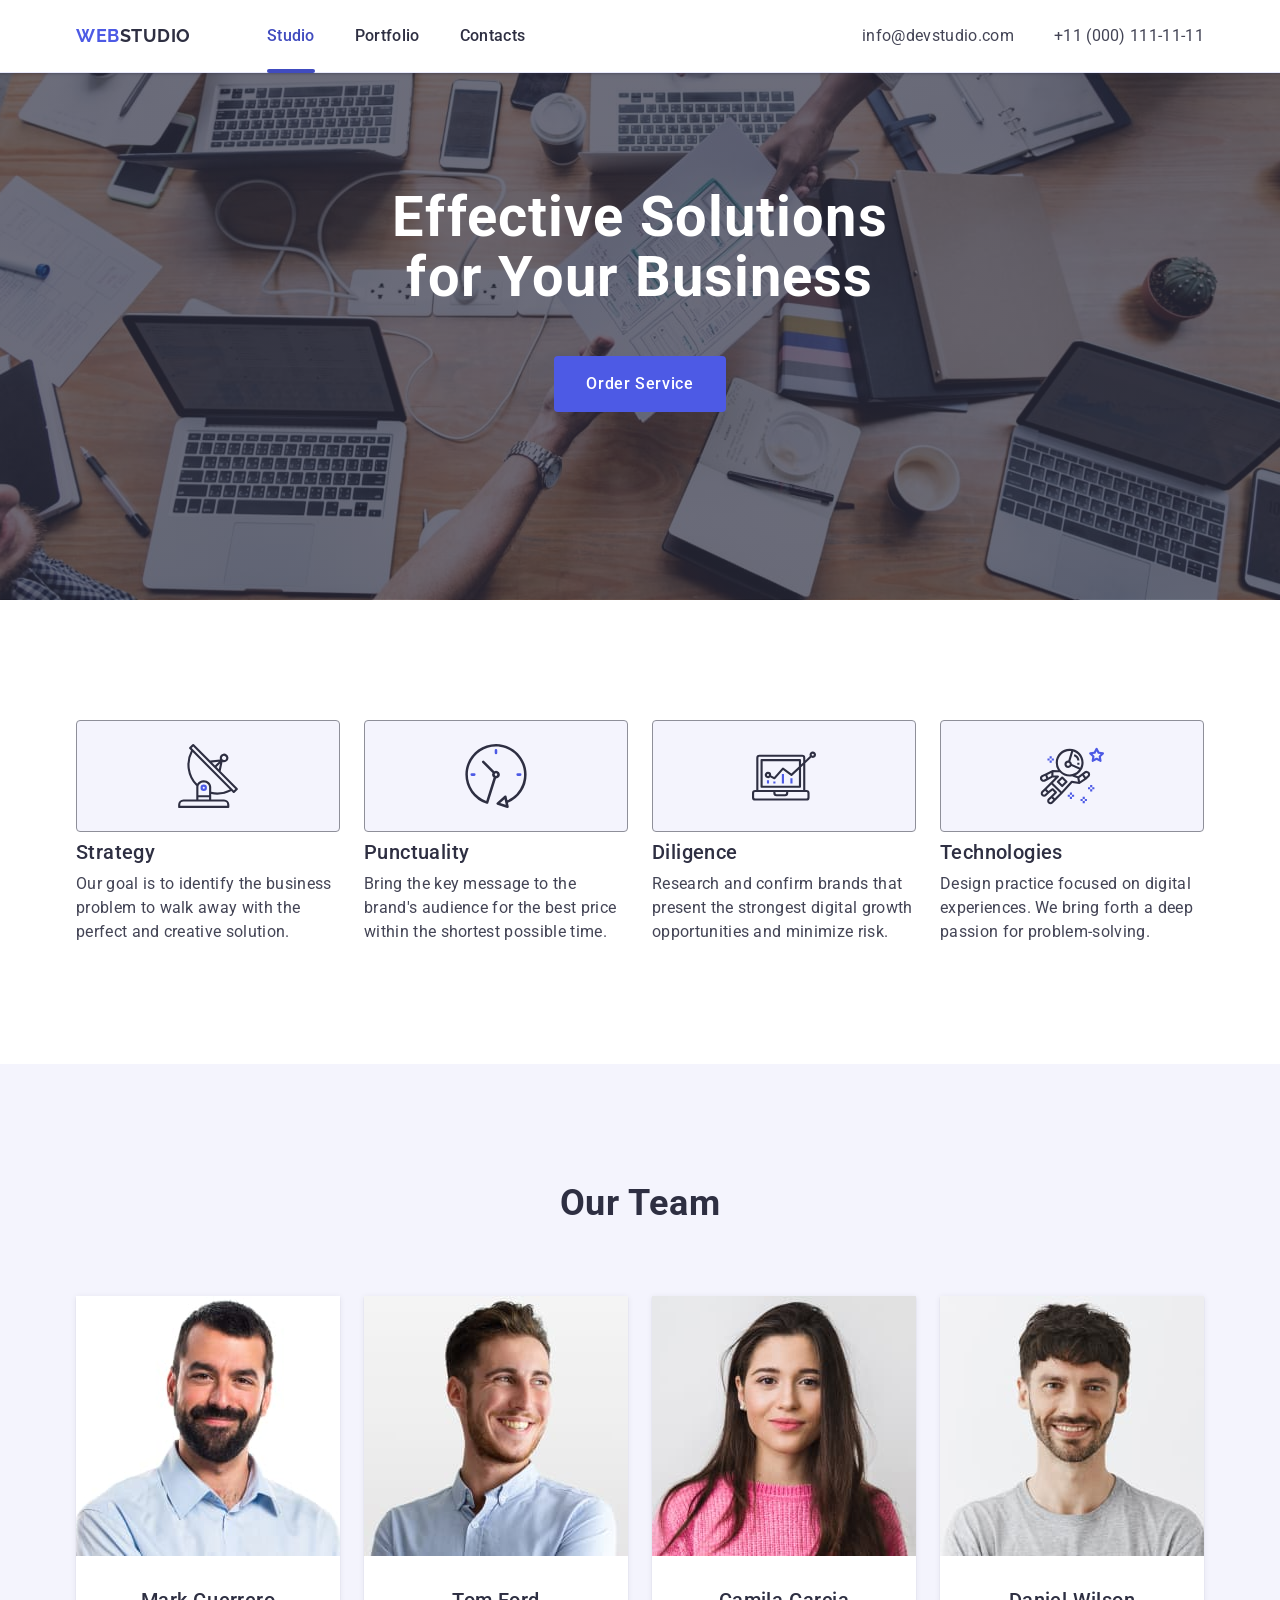
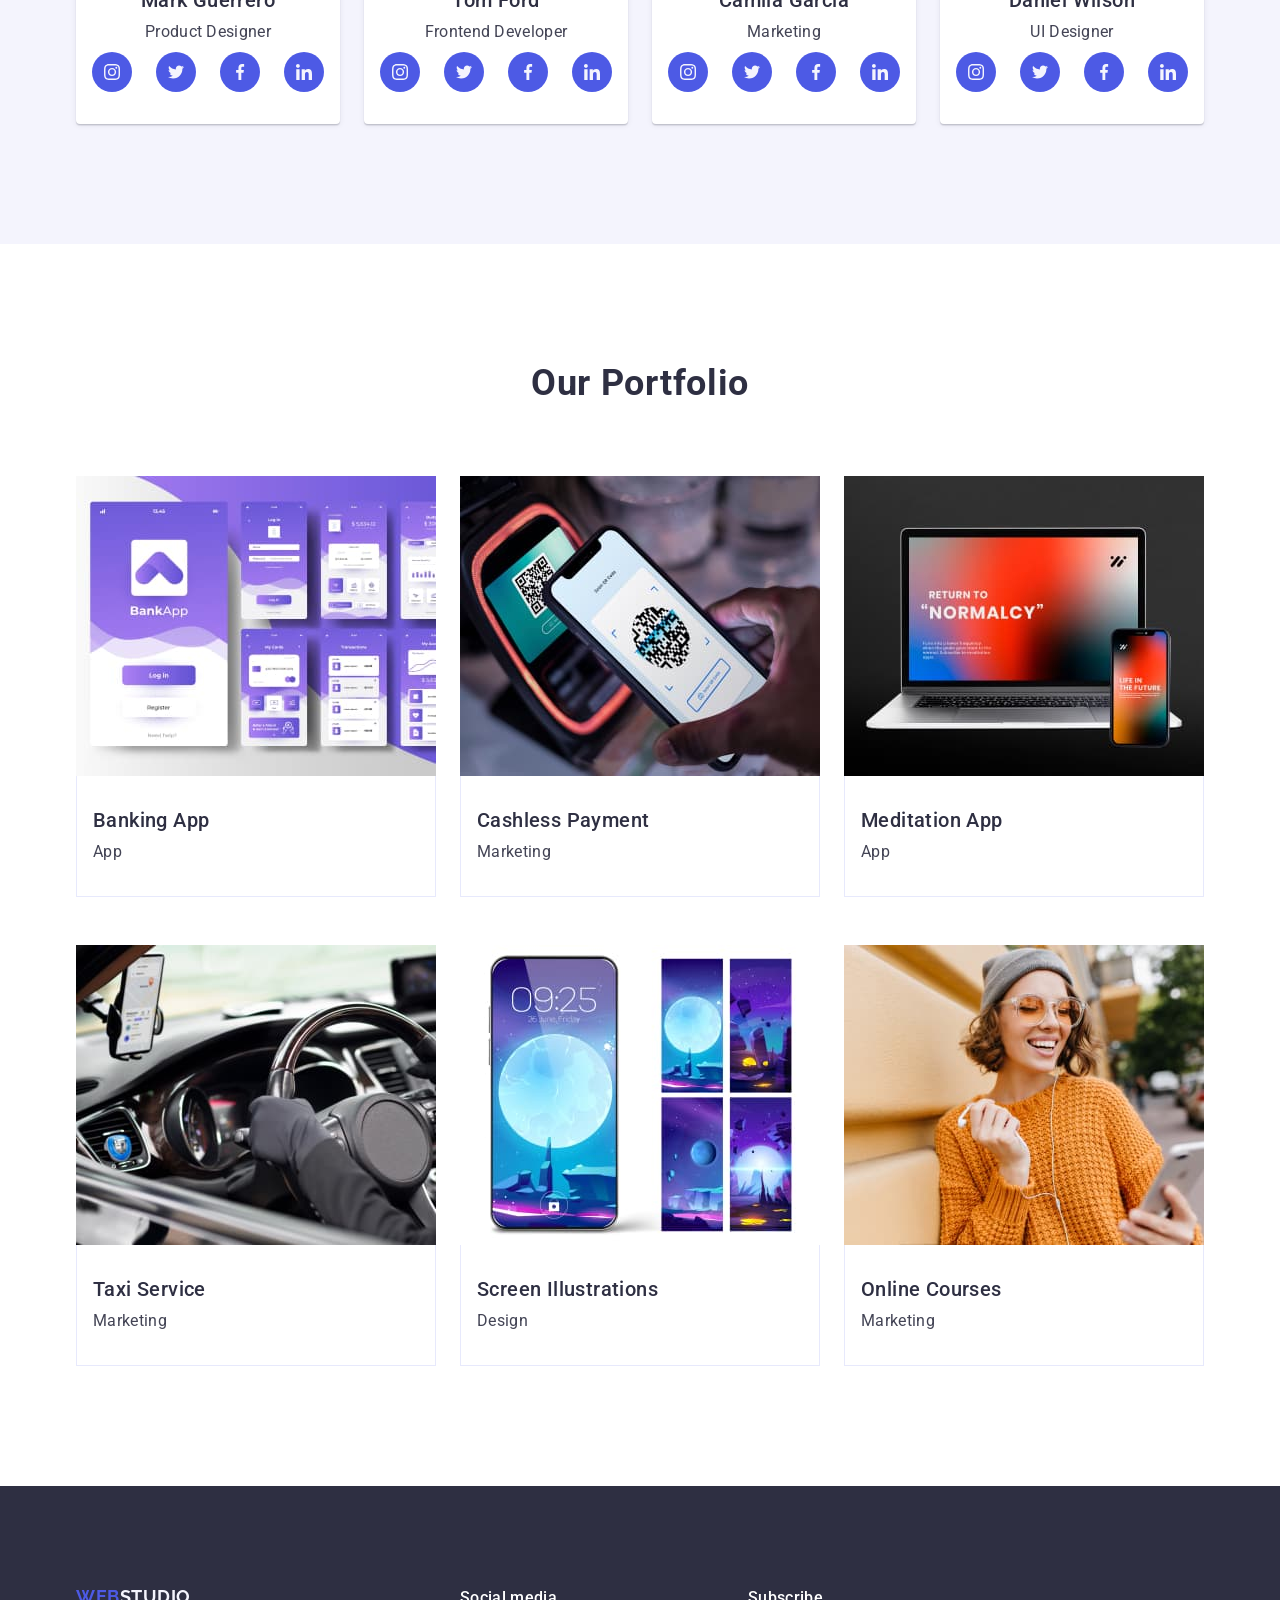
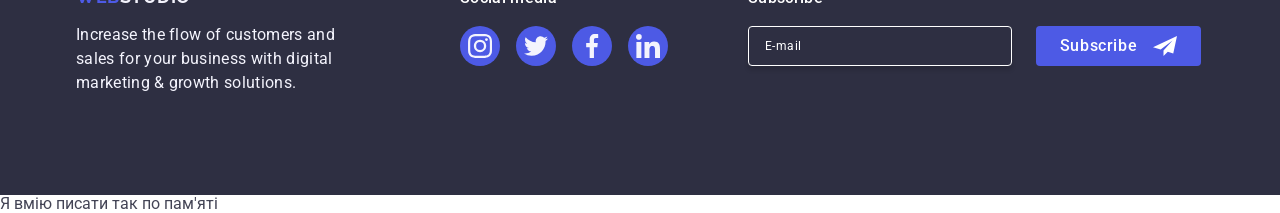
==== index.html @ 060238c7 "5rr" ====
<!DOCTYPE html>
<html lang="en">

<head>
  <meta charset="UTF-8" />
  <meta name="viewport" content="width=device-width, initial-scale=1.0" />
  <link rel="stylesheet" href="https://cdnjs.cloudflare.com/ajax/libs/modern-normalize/3.0.0/modern-normalize.min.css"
    integrity="sha512-3axTZ/bKFZH5/qLFTl4U+mDbBDFW+5QO5L7D1HnOhlhJbcNDIVJxoNm6It77g0eUdzfKZlHirayqRC2qJaAOJw=="
    crossorigin="anonymous" referrerpolicy="no-referrer" />
  <link rel="preconnect" href="https://fonts.googleapis.com" />
  <link rel="preconnect" href="https://fonts.gstatic.com" crossorigin />
  <link href="https://fonts.googleapis.com/css2?family=Raleway:wght@700&family=Roboto:wght@400;500;700&display=swap"
    rel="stylesheet" />
  <link rel="stylesheet" href="./css/styles.css" />

  <title>WebStudio</title>
</head>

<body>
  <header class="head">
    <div class="container">
      <nav class="headnav">
        <a href="./index.html" class="logo headlogo">Web<span class="logo2">Studio</span></a>
        <ul class="menu">
          <li><a href="./index.html" class="logolink std">Studio</a></li>
          <li><a href="" class="logolink">Portfolio</a></li>
          <li><a href="" class="logolink">Contacts</a></li>
        </ul>
      </nav>
      <address class="adress">
        <ul class="adresslist">
          <li class="adressa">
            <a href="mailto:info@devstudio.com" class="adress">info@devstudio.com</a>
          </li>
          <li>
            <a href="tel:+110001111111" class="adress">+11 (000) 111-11-11</a>
          </li>
        </ul>
      </address>
    </div>
  </header>
  <main>
    <!-- Section One-->
    <section class="esfyb">
      <div class="container">
        <h1 class="esfybtxt">Effective Solutions for Your Business</h1>
        <button type="button" class="esfybbutton">Order Service</button>
      </div>
    </section>
    <!-- Section Two-->
    <section class="sabout secpads">
      <div class="container">
        <h2 hidden class="sectwohid">Наші переваги</h2>
        <ul class="saboutul">
          <li class="saboutli">
            <div class="saboutdiv">
              <svg class="social-link-icon" width="64" height="64">
                <use href="./images/icons.svg#icon-antenna"></use>
              </svg>
            </div>
            <h3 class="nullseen">Strategy</h3>
            <p class="nullseenp">
              Our goal is to identify the business problem to walk away with
              the perfect and creative solution.
            </p>
          </li>
          <li class="saboutli">
            <div class="saboutdiv">
              <svg class="social-link-icon" width="64" height="64">
                <use href="./images/icons.svg#icon-clock"></use>
              </svg>
            </div>
            <h3 class="nullseen">Punctuality</h3>
            <p class="nullseenp">
              Bring the key message to the brand's audience for the best price
              within the shortest possible time.
            </p>
          </li>
          <li class="saboutli">
            <div class="saboutdiv">
              <svg class="social-link-icon" width="64" height="64">
                <use href="./images/icons.svg#icon-diagram"></use>
              </svg>
            </div>
            <h3 class="nullseen">Diligence</h3>
            <p class="nullseenp">
              Research and confirm brands that present the strongest digital
              growth opportunities and minimize risk.
            </p>
          </li>
          <li class="saboutli">
            <div class="saboutdiv">
              <svg class="social-link-icon" width="64" height="64">
                <use href="./images/icons.svg#icon-astronaut"></use>
              </svg>
            </div>
            <h3 class="nullseen">Technologies</h3>
            <p class="nullseenp">
              Design practice focused on digital experiences. We bring forth a
              deep passion for problem-solving.
            </p>
          </li>
        </ul>
      </div>
    </section>
    <!-- Section Three-->
    <section class="secthree secpads">
      <div class="container">
        <h2 class="otm">Our Team</h2>
        <ul class="cot">
          <li class="liststhree">
            <img src="./images/hum1.jpg" alt="Mark Guerrero" width="264" height="260" />
            <div class="ltd">
              <h3 class="listh">Mark Guerrero</h3>
              <p class="limgp">Product Designer</p>
              <ul class="otmsoc">
                <li class="otsocli">
                  <a href="" class="socl">
                    <svg class="soclic" width="16" height="16">
                      <use href="./images/icons.svg#icon-instagram"></use>
                    </svg>
                  </a>
                </li>
                <li class="otsocli">
                  <a href="" class="socl">
                    <svg class="soclic" width="16" height="16">
                      <use href="./images/icons.svg#icon-twitter"></use>
                    </svg>
                  </a>
                </li>
                <li class="otsocli">
                  <a href="" class="socl">
                    <svg class="soclic" width="16" height="16">
                      <use href="./images/icons.svg#icon-facebook"></use>
                    </svg>
                  </a>
                </li>
                <li class="otsocli">
                  <a href="" class="socl">
                    <svg class="soclic" width="16" height="16">
                      <use href="./images/icons.svg#icon-linkedin"></use>
                    </svg>
                  </a>
                </li>
              </ul>
            </div>
          </li>
          <li class="liststhree">
            <img src="./images/hum2.jpg" alt="Tom Ford" width="264" height="260" />
            <div class="ltd">
              <h3 class="listh">Tom Ford</h3>
              <p class="limgp">Frontend Developer</p>
              <ul class="otmsoc">
                <li class="otsocli">
                  <a href="" class="socl">
                    <svg class="soclic" width="16" height="16">
                      <use href="./images/icons.svg#icon-instagram"></use>
                    </svg>
                  </a>
                </li>
                <li class="otsocli">
                  <a href="" class="socl">
                    <svg class="soclic" width="16" height="16">
                      <use href="./images/icons.svg#icon-twitter"></use>
                    </svg>
                  </a>
                </li>
                <li class="otsocli">
                  <a href="" class="socl">
                    <svg class="soclic" width="16" height="16">
                      <use href="./images/icons.svg#icon-facebook"></use>
                    </svg>
                  </a>
                </li>
                <li class="otsocli">
                  <a href="" class="socl">
                    <svg class="soclic" width="16" height="16">
                      <use href="./images/icons.svg#icon-linkedin"></use>
                    </svg>
                  </a>
                </li>
              </ul>
            </div>
          </li>
          <li class="liststhree">
            <img src="./images/hum3.jpg" alt="Camila Garcia" width="264" height="260" />
            <div class="ltd">
              <h3 class="listh">Camila Garcia</h3>
              <p class="limgp">Marketing</p>
              <ul class="otmsoc">
                <li class="otsocli">
                  <a href="" class="socl">
                    <svg class="soclic" width="16" height="16">
                      <use href="./images/icons.svg#icon-instagram"></use>
                    </svg>
                  </a>
                </li>
                <li class="otsocli">
                  <a href="" class="socl">
                    <svg class="soclic" width="16" height="16">
                      <use href="./images/icons.svg#icon-twitter"></use>
                    </svg>
                  </a>
                </li>
                <li class="otsocli">
                  <a href="" class="socl">
                    <svg class="soclic" width="16" height="16">
                      <use href="./images/icons.svg#icon-facebook"></use>
                    </svg>
                  </a>
                </li>
                <li class="otsocli">
                  <a href="" class="socl">
                    <svg class="soclic" width="16" height="16">
                      <use href="./images/icons.svg#icon-linkedin"></use>
                    </svg>
                  </a>
                </li>
              </ul>
            </div>
          </li>
          <li class="liststhree">
            <img src="./images/hum4.jpg" alt="Daniel Wilson" width="264" height="260" />
            <div class="ltd">
              <h3 class="listh">Daniel Wilson</h3>
              <p class="limgp">UI Designer</p>
              <ul class="otmsoc">
                <li class="otsocli">
                  <a href="" class="socl">
                    <svg class="soclic" width="16" height="16">
                      <use href="./images/icons.svg#icon-instagram"></use>
                    </svg>
                  </a>
                </li>
                <li class="otsocli">
                  <a href="" class="socl">
                    <svg class="soclic" width="16" height="16">
                      <use href="./images/icons.svg#icon-twitter"></use>
                    </svg>
                  </a>
                </li>
                <li class="otsocli">
                  <a href="" class="socl">
                    <svg class="soclic" width="16" height="16">
                      <use href="./images/icons.svg#icon-facebook"></use>
                    </svg>
                  </a>
                </li>
                <li class="otsocli">
                  <a href="" class="socl">
                    <svg class="soclic" width="16" height="16">
                      <use href="./images/icons.svg#icon-linkedin"></use>
                    </svg>
                  </a>
                </li>
              </ul>
            </div>
          </li>
        </ul>
      </div>
    </section>
    <!-- Section Four-->
    <section class="secotm secpads">
      <div class="container">
        <h2 class="otm">Our Portfolio</h2>
        <ul class="some">
          <li class="otmsli">
            <div class="otmslicov">
              <img src="./images/imgbank.jpg" alt="image" width="360" />
              <p class="otmslicovp">
                14 Stylish and User-Friendly App Design Concepts · Task
                Manager App · Calorie Tracker App · Exotic Fruit Ecommerce App
                · Cloud Storage App
              </p>
              <div class="otmslicov2"></div>
            </div>

            <div class="somediv">
              <h3 class="items">Banking App</h3>
              <p class="itemsp">App</p>
            </div>
          </li>
          <li class="otmsli">
            <div class="otmslicov">
              <img src="./images/imgcashless.jpg" alt="image" width="360" />
              <p class="otmslicovp">
                14 Stylish and User-Friendly App Design Concepts · Task
                Manager App · Calorie Tracker App · Exotic Fruit Ecommerce App
                · Cloud Storage App
              </p>
              <div class="otmslicov2"></div>
            </div>

            <div class="somediv">
              <h3 class="items">Cashless Payment</h3>
              <p class="itemsp">Marketing</p>
            </div>
          </li>
          <li class="otmsli">
            <div class="otmslicov">
              <img src="./images/imgmedit.jpg" alt="image" width="360" />
              <p class="otmslicovp">
                14 Stylish and User-Friendly App Design Concepts · Task
                Manager App · Calorie Tracker App · Exotic Fruit Ecommerce App
                · Cloud Storage App
              </p>
              <div class="otmslicov2"></div>
            </div>

            <div class="somediv">
              <h3 class="items">Meditation App</h3>
              <p class="itemsp">App</p>
            </div>
          </li>
          <li class="otmsli">
            <div class="otmslicov">
              <img src="./images/imgtaxi.jpg" alt="image" width="360" />
              <p class="otmslicovp">
                14 Stylish and User-Friendly App Design Concepts · Task
                Manager App · Calorie Tracker App · Exotic Fruit Ecommerce App
                · Cloud Storage App
              </p>
              <div class="otmslicov2"></div>
            </div>

            <div class="somediv">
              <h3 class="items">Taxi Service</h3>
              <p class="itemsp">Marketing</p>
            </div>
          </li>
          <li class="otmsli">
            <div class="otmslicov">
              <img src="./images/imgscreen.jpg" alt="image" width="360" />
              <p class="otmslicovp">
                14 Stylish and User-Friendly App Design Concepts · Task
                Manager App · Calorie Tracker App · Exotic Fruit Ecommerce App
                · Cloud Storage App
              </p>
              <div class="otmslicov2"></div>
            </div>

            <div class="somediv">
              <h3 class="items">Screen Illustrations</h3>
              <p class="itemsp">Design</p>
            </div>
          </li>
          <li class="otmsli">
            <div class="otmslicov">
              <img src="./images/imgonline.jpg" alt="image" width="360" />
              <p class="otmslicovp">
                14 Stylish and User-Friendly App Design Concepts · Task
                Manager App · Calorie Tracker App · Exotic Fruit Ecommerce App
                · Cloud Storage App
              </p>
              <div class="otmslicov2"></div>
            </div>

            <div class="somediv">
              <h3 class="items">Online Courses</h3>
              <p class="itemsp">Marketing</p>
            </div>
          </li>
        </ul>
      </div>
    </section>
  </main>
  <footer class="foot">
    <div class="container foottxtdiv">
      <div class="footcontainer">
        <a href="./index.html" class="logo footlogo">Web<span class="logothree">Studio</span></a>
        <p class="footp">
          Increase the flow of customers and sales for your business with
          digital marketing & growth solutions.
        </p>
      </div>
      <div class="footsoc">
        <p class="footsocp">Social media</p>
        <ul class="otmsoc foototmsoc">
          <li class="otsocli">
            <a href="" class="socl footsoclic">
              <svg class="soclic" width="24" height="24">
                <use href="./images/icons.svg#icon-instagram"></use>
              </svg>
            </a>
          </li>
          <li class="otsocli">
            <a href="" class="socl footsoclic">
              <svg class="soclic" width="24" height="24">
                <use href="./images/icons.svg#icon-twitter"></use>
              </svg>
            </a>
          </li>
          <li class="otsocli">
            <a href="" class="socl footsoclic">
              <svg class="soclic" width="24" height="24">
                <use href="./images/icons.svg#icon-facebook"></use>
              </svg>
            </a>
          </li>
          <li class="otsocli">
            <a href="" class="socl footsoclic">
              <svg class="soclic" width="24" height="24">
                <use href="./images/icons.svg#icon-linkedin"></use>
              </svg>
            </a>
          </li>
        </ul>
      </div>
      <div class="footermail">
        <p class="footermailp">Subscribe</p>
        <form class="footerform">
          <label class="footerlabel">
            <input class="footerinput" type="email" id="footer-email" name="footer-email"
              placeholder="E-mail" /></label>
          <button class="footerbutton" type="submit">
            Subscribe
            <svg class="footer-btn-icon" width="24" height="24">
              <use href="./images/icons.svg#icon-plane"></use>
            </svg>
          </button>
        </form>
      </div>
    </div>
  </footer>
  <!--Qra-->
  <div class="backdrop">
    <div class="mod">
      <button class="modbutton" type="button">
        <svg class="modbuttonicon" width="8" height="8">
          <use href="./images/icons.svg#icon-close"></use>
        </svg>
      </button>
      <p class="modp">
        Leave your contacts and we will call you back
      </p>
      <form class="fform">
        <div class="formdiv">
          <label class="formlabel" for="user-name">Name</label>
          <div class="inputdiv">
            <input type="text" class="inputi" id="user-name" name="user-name" pattern="[a-zA-Zа-яА-ЯіІїЇєЄґҐ']+"
              title="Yuriy" required />
            <svg class="formicon" width="18" height="24">
              <use href="./images/icons.svg#icon-person"></use>
            </svg>
          </div>
        </div>
        <div class="formdiv">
          <label class="formlabel" for="user-phone">Phone</label>
          <div class="inputdiv">
            <input class="inputi" type="tel" id="user-phone" name="user-phone"
              pattern="[0-9]{3}-[0-9]{3}-[0-9]{2}-[0-9]{2}" title="XXX-XXX-XX-XX" required />
            <svg class="formicon" width="18" height="24">
              <use href="./images/icons.svg#icon-phone"></use>
            </svg>
          </div>
        </div>
        <div class="formdiv">
          <label class="formlabel" for="user-email">Email</label>
          <div class="inputdiv">
            <input class="inputi" type="email" id="user-email" name="user-email" required />
            <svg class="formicon" width="18" height="24">
              <use href="./images/icons.svg#icon-email"></use>
            </svg>
          </div>
        </div>
        <div class="formdiv comb">
          <label class="formlabel" for="user-comment">Comment</label>
          <textarea class="comtxt" id="user-comment" name="user-comment" required placeholder="Text input"></textarea>
        </div>
        <div class="cboxdiv">
          <input class="cbox visually-hidden" id="user-privacy" type="checkbox" name="user-privacy" value="true"
            required />
          <label class="formlabel" for="user-privacy"><span class="ffspan">
              <svg class="review-form-own-checkbox-icon" width="10" height="8">
                <use href="./images/icons.svg#icon-checkmark"></use>
              </svg> </span>I accept the terms and conditions of the
            <a class="pollink" href="">Privacy Policy</a></label>
        </div>
        <button class="contsubmit" type="submit">Send</button>
      </form>
    </div>
  </div>
  <!--<script src="modal.js"></script> Scripts for part next-->
</body>
Я вмію писати так по пам'яті

</html>
---- css/styles.css ----
/* glob */
body {
  font-family: 'Roboto', sans-serif;
  color: #434455;
  background-color: #ffffff;
}

header {
  background: #ffffff;
}

footer {
  background: rgba(46, 47, 66, 1);
}

a {
  text-decoration: none;
}

ul,
ol {
  list-style-type: none;
  margin-top: 0;
  margin-bottom: 0;
  padding-left: 0;
}

img {
  display: block;
}

/*
ol {
    list-style-type: none;
    margin-top: 0;
    margin-bottom: 0;
    padding-left: 0;
} */
h1,
h2,
h3,
h4,
h5,
h6,
p {
  margin-top: 0;
  margin-bottom: 0;
  padding-left: 0;
}

ul {
  list-style: none;
}

/* loc */
.container {
  max-width: 1158px;
  margin-left: auto;
  margin-right: auto;
  padding-left: 15px;
  padding-right: 15px;
}

.logo {
  font-family: 'Raleway', sans-serif;
  font-weight: 700;
  font-size: 18px;
  line-height: 1.17;
  letter-spacing: 0.03em;
  text-transform: uppercase;
  color: #4d5ae5;
}

.headlogo {
  margin-right: 76px;
}

.headlogo .logo2 {
  color: #2e2f42;
}

.logolink {
  display: block;
  font-size: 16px;
  font-weight: 500;
  line-height: 1.5;
  letter-spacing: 0.02em;
  color: #2e2f42;
  padding-top: 24px;
  padding-bottom: 24px;
  transition-property: color;
  transition-duration: 250ms;
  transition-timing-function: cubic-bezier(0.4, 0, 0.2, 1);
}

.std {
  position: relative;
  color: #404bbf;
}

.std::after {
  display: block;
  background-color: #404bbf;
  margin-right: auto;
  margin-left: auto;
  content: '';
  position: absolute;
  width: 100%;

  height: 4px;
  padding-bottom: 0;
  border-radius: 2px;
  left: 0;
  bottom: -1px;
}

.logolink:hover {
  color: #404bbf;
}

.logolink:focus {
  color: #404bbf;
}

.adress {
  font-style: normal;
  font-family: Roboto;
  font-size: 16px;
  font-weight: 400;
  line-height: 1.5;
  letter-spacing: 0.02em;
  text-align: left;
  color: #434455;
  padding-top: 24px;
  padding-bottom: 24px;
  transition-property: color;
  transition-duration: 250ms;
  transition-timing-function: cubic-bezier(0.4, 0, 0.2, 1);
}

.adress:hover {
  color: #404bbf;
}

.adress:focus {
  color: #404bbf;
}

.esfyb {
  background-color: #2e2f42;
  margin-left: auto;
  margin-right: auto;
  text-align: center;
  max-width: 1440px;
  padding: 188px 0 188px;
  background-image: linear-gradient(rgba(46, 47, 66, 0.7),
      rgba(46, 47, 66, 0.7)),
    url(../images/backgr1.jpg);
  background-size: cover;
  background-repeat: no-repeat;
  background-position: center;
}

.esfyb .container {
  max-width: 1158px;
  margin-left: auto;
  margin-right: auto;
  text-align: center;
}

.esfyb .secpads {
  padding: 188px 0 188px;
}

.esfybtxt {
  line-height: 1.07;
  color: #ffffff;
  font-family: Roboto;
  font-size: 56px;
  font-weight: 700;
  letter-spacing: 0.02em;
  text-align: center;
  max-width: 496px;
  margin-left: auto;
  margin-right: auto;
}

.esfybbutton {
  color: #ffffff;
  background-color: #4d5ae5;
  border: none;
  cursor: pointer;
  display: block;
  margin-left: auto;
  margin-right: auto;
  font-weight: 500;
  font-size: 16px;
  line-height: 1.5;
  letter-spacing: 0.04em;
  margin-top: 48px;
  border-radius: 4px;
  min-width: 169px;
  padding: 16px 32px;
  transition-property: background-color;
  transition-duration: 250ms;
  transition-timing-function: cubic-bezier(0.4, 0, 0.2, 1);
}

.esfybbutton:hover {
  background-color: #404bbf;
}

.esfybbutton:focus {
  background-color: #404bbf;
}

.nullseen {
  color: #2e2f42;
  font-family: Roboto;
  font-size: 20px;
  font-weight: 500;
  line-height: 1.2;
  letter-spacing: 0.02em;
  text-align: left;
  margin-bottom: 8px;
}

.footerbutton:focus {
  background-color: #404bbf;
}

.footerbutton:hover {
  background-color: #404bbf;
}

.nullseenp {
  color: #434455;
  font-family: Roboto;
  font-size: 16px;
  font-weight: 400;
  line-height: 1.5;
  letter-spacing: 0.02em;
  text-align: left;
}

.saboutdiv {
  background-color: #f4f4fd;
  border: 1px solid #8e8f99;
  display: flex;
  align-items: center;
  justify-content: center;
  width: 264px;
  height: 112px;
  border-radius: 4px;
  margin-bottom: 8px;
}

.secthree {
  background-color: #f4f4fd;
}

.otm {
  line-height: 1.11;
  color: #2e2f42;
  font-family: Roboto;
  font-size: 36px;
  font-weight: 700;
  letter-spacing: 0.02em;
  margin-bottom: 72px;
  text-align: center;
  text-transform: capitalize;
}

.liststhree {
  background-color: #ffffff;
  width: calc((100% - 3 * 24px) / 4);
  display: flex;
  flex-direction: column;
  border-radius: 0 0 4px 4px;
  box-shadow: 0 2px 1px 0 rgba(46, 47, 66, 0.08),
    0 1px 1px 0 rgba(46, 47, 66, 0.16), 0 1px 6px 0 rgba(46, 47, 66, 0.08);
}

.otmsli:hover,
.otmsli:focus {
  box-shadow: 0 2px 1px 0 rgba(46, 47, 66, 0.08),
    0 1px 1px 0 rgba(46, 47, 66, 0.16), 0 1px 6px 0 rgba(46, 47, 66, 0.08);
}

.liststhree .ltd {
  padding-top: 32px;
  padding-bottom: 32px;
}

.listh {
  color: #2e2f42;
  font-family: Roboto;
  font-size: 20px;
  font-weight: 500;
  line-height: 1.2;
  letter-spacing: 0.02em;
  text-align: center;
  margin-bottom: 8px;
}

.page-main-first-section-item {
  width: calc((100% - 3 * 24px) / 4);
  display: flex;
  flex-direction: column;
}

.cot {
  display: flex;
  gap: 24px;
}

.sectwohid {
  position: absolute;
  overflow: hidden;
  margin: -1px;
  border: 0;
  padding: 0;
  white-space: nowrap;
  clip-path: inset(100%);
  clip: rect(0 0 0 0);
  width: 1px;
  height: 1px;
}

.saboutul {
  display: flex;
  gap: 24px;
}

.saboutli {
  display: flex;
  flex-direction: column;
  width: calc((100% - 3 * 24px) / 4);
}

.limg {
  line-height: 1.11;
  font-family: Roboto;
  line-height: 1.11;
  font-weight: 400;
  letter-spacing: 0.02em;
  text-align: center;
}

.limgp {
  font-size: 16px;
  line-height: 1.5;
  letter-spacing: 0.02em;
  text-align: center;
}

.logothree {
  color: #f4f4fd;
  font-family: Raleway;
  font-size: 18px;
  font-weight: 700;
  line-height: 1.17;
  letter-spacing: 0.03em;
  text-align: left;
}

.footp {
  line-height: 1.5;
  color: #f4f4fd;
  font-family: Roboto;
  font-size: 16px;
  font-weight: 400;
  letter-spacing: 0.02em;
  text-align: left;
  width: 264px;
}

.items {
  color: #2e2f42;
  font-family: Roboto;
  font-size: 20px;
  font-weight: 500;
  line-height: 1.2;
  letter-spacing: 0.02em;
  text-align: left;
  margin-bottom: 8px;
}

.itemsp {
  font-family: Roboto;
  font-size: 16px;
  font-weight: 400;
  line-height: 1.5;
  letter-spacing: 0.02em;
  text-align: left;
}

.socl {
  background-color: #4d5ae5;
  fill: #f4f4fd;
  display: flex;
  align-items: center;
  justify-content: center;
  width: 40px;
  height: 40px;
  border-radius: 50%;
  transition-property: background-color;
  transition-duration: 250ms;
  transition-timing-function: cubic-bezier(0.4, 0, 0.2, 1);
}

.socl:hover,
.socl:focus {
  background-color: #404bbf;
}

.otmsoc {
  display: flex;
  justify-content: center;
  gap: 24px;
  margin: 8px 16px 0;
}

.head {
  background-color: #ffffff;
  border-bottom: 1px solid #e7e9fc;
  top: 0;
  left: 0;
  box-shadow: 0px 2px 1px rgba(46, 47, 66, 0.08),
    0px 1px 1px rgba(46, 47, 66, 0.16), 0px 1px 6px rgba(46, 47, 66, 0.08);
  width: 100%;
  position: fixed;
  z-index: 9999;
}

.head .container {
  display: flex;
  justify-content: space-between;
}

.headnav {
  display: flex;
  align-items: center;
}

.headnav .logo {
  display: block;
  padding-top: 24px;
  padding-bottom: 24px;
}

.headcon {
  max-width: 1158px;
  margin-left: auto;
  margin-right: auto;
  padding-left: 15px;
  padding-right: 15px;
}

.some {
  background-color: #ffffff;
  display: flex;
  flex-wrap: wrap;
  column-gap: 24px;
  row-gap: 48px;
  flex-direction: row;
}

.somediv {
  border: 1px solid #e7e9fc;
  border-top: none;
  padding: 32px 16px;
}

.otmsli {
  background-color: #ffffff;
  display: flex;
  flex-direction: column;
  position: relative;
  width: calc((100% - 2 * 24px) / 3);
  flex-basis: 360px;
  transition-property: box-shadow;
  transition-duration: 250ms;
  transition-timing-function: cubic-bezier(0.4, 0, 0.2, 1);
}

.otmslicov {
  position: relative;
  overflow: hidden;
}

.otmslicov:hover .otmslicov2 {
  transform: translateY(0%);
}

.otmslicovp {
  background-color: #4d5ae5;
  overflow: auto;
  position: absolute;
  color: #f4f4fd;
  line-height: 1.5;
  letter-spacing: 0.02em;

  padding: 40px 32px;

  top: 0;
  left: 0;
  width: 100%;
  height: 100%;

  transform: translateY(100%);
  transition-property: transform;
  transition-duration: 250ms;
  transition-timing-function: cubic-bezier(0.4, 0, 0.2, 1);
}

.otmsli:hover .otmslicovp {
  transform: translateY(0%);
}

.menu {
  display: flex;
  gap: 40px;
}

.adresslist {
  display: flex;
  gap: 40px;
}

.sabout {
  padding: 120px 0 120px;
}

.secpads {
  padding-top: 120px;
  padding-bottom: 120px;
}

.secpadsone {
  padding-top: 188px;
  padding-bottom: 188px;
}

.foot {
  padding: 100px 0 100px;
}

.footlogo {
  display: inline-block;
  margin-bottom: 16px;
}

.footsoclic:hover,
.footsoclic:focus {
  background-color: #31d0aa;
}

.footsoc {
  margin-right: 80px;
}

.footsocp {
  color: #ffffff;
  font-weight: 500;
  font-size: 16px;
  line-height: 1.5;
  letter-spacing: 0.02em;

  margin-bottom: 16px;
}

.foottxtdiv {
  display: flex;
  align-items: baseline;
}

.foototmsoc {
  margin: 0;
  gap: 16px;
}

.footcontainer {
  margin-right: 120px;
}

.footermailp {
  color: #ffffff;
  font-weight: 500;
  font-size: 16px;
  line-height: 1.5;
  letter-spacing: 0.02em;
  margin-bottom: 16px;
}

.footerform {
  display: flex;
  gap: 24px;
}

.footerinput {
  border: 1px solid #ffffff;
  color: #ffffff;
  background-color: transparent;
  font-size: 12px;
  line-height: 2;
  letter-spacing: 0.04em;
  border-radius: 4px;
  width: 264px;
  height: 40px;
  box-shadow: 0 4px 4px 0 rgba(0, 0, 0, 0.15);
  padding: 8px 16px;
}

.footerinput::placeholder {
  color: #ffffff;
  font-size: 12px;
  line-height: 2;
  letter-spacing: 0.04em;
}

.footerbutton {
  color: #ffffff;
  background-color: #4d5ae5;
  font-family: 'Roboto', sans-serif;
  cursor: pointer;
  border: none;
  display: flex;
  justify-content: center;
  align-items: center;
  font-weight: 500;
  font-size: 16px;
  line-height: 1.5;
  letter-spacing: 0.04em;
  border-radius: 4px;
  min-width: 165px;
  height: 40px;
  transition-property: background-color;
  transition-duration: 250ms;
  transition-timing-function: cubic-bezier(0.4, 0, 0.2, 1);
}

.footerbutton:focus .footerbutton:hover {}

.footericon {
  fill: #ffffff;
  transition-property: fill;
  margin-left: 16px;
  transition-duration: 250ms;
  transition-timing-function: cubic-bezier(0.4, 0, 0.2, 1);
}

.footer-btn-icon {
  fill: #ffffff;
  transition-property: fill;
  margin-left: 16px;
  transition-duration: 250ms;
  transition-timing-function: cubic-bezier(0.4, 0, 0.2, 1);
}

.backdrop {
  position: fixed;
  visibility: hidden;
  left: 0;
  top: 0;
  width: 100%;
  height: 100%;
  background-color: rgba(46, 47, 66, 0.4);
  z-index: 999;
  opacity: 0;
  transition-property: opacity, visibility;
  transition-duration: 250ms;
  transition-timing-function: cubic-bezier(0.4, 0, 0.2, 1);
}

.backdrop.is-open {
  visibility: visible;
  opacity: 1;
}

.mod {
  position: absolute;
  background-color: #fcfcfc;
  top: 50%;
  left: 50%;
  transform: translate(-50%, -50%);
  width: 408px;
  min-height: 584px;
  box-shadow: 0 1px 1px 0 rgba(0, 0, 0, 0.14), 0 1px 3px 0 rgba(0, 0, 0, 0.12),
    0 2px 1px 0 rgba(0, 0, 0, 0.2);
  border-radius: 4px;
  padding: 72px 24px 24px 24px;
  transition-property: transform;
  transition-duration: 250ms;
  transition-timing-function: cubic-bezier(0.4, 0, 0.2, 1);
}

.modbutton {
  background-color: #e7e9fc;
  position: absolute;
  display: flex;
  align-items: center;
  justify-content: center;
  cursor: pointer;
  transition: background-color 250ms cubic-bezier(0.4, 0, 0.2, 1),
    border 250ms cubic-bezier(0.4, 0, 0.2, 1);
  border: 1px solid rgba(0, 0, 0, 0.1);
  top: 24px;
  right: 24px;
  width: 24px;
  height: 24px;
  border-radius: 50%;

  padding: 0;
}

.modbuttonicon {
  transition: fill 250ms cubic-bezier(0.4, 0, 0.2, 1);
}

.modp {
  text-align: center;
  color: #2e2f42;
  font-weight: 500;
  font-size: 16px;
  line-height: 1.5;
  letter-spacing: 0.02em;
  margin-bottom: 16px;
}

.formdiv {
  margin-bottom: 8px;
}

.formlabel {
  color: #8e8f99;
  font-size: 12px;
  line-height: 1.17;
  letter-spacing: 0.04em;
}

.inputdiv {
  position: relative;
}

.inputi {
  outline: transparent;
  background-color: transparent;
  border: 1px solid rgba(46, 47, 66, 0.4);
  width: 100%;
  height: 40px;
  border-radius: 4px;
  padding-left: 38px;
  transition-property: border-color;
  transition-duration: 250ms;
  transition-timing-function: cubic-bezier(0.4, 0, 0.2, 1);
}

.formicon {
  fill: #2e2f42;
  position: absolute;
  transition-property: fill;
  top: 50%;
  left: 16px;
  transform: translateY(-50%);
  transition-duration: 250ms;
  transition-timing-function: cubic-bezier(0.4, 0, 0.2, 1);
}

.comb {
  margin-bottom: 16px;
}

.comtxt {
  outline: transparent;
  resize: none;
  background-color: transparent;
  width: 100%;
  height: 120px;
  font-size: 12px;
  line-height: 1.17;
  letter-spacing: 0.04em;
  color: rgba(46, 47, 66, 0.4);
  border: 1px solid rgba(46, 47, 66, 0.4);
  border-radius: 4px;
  padding: 8px 16px;
  transition-property: border-color;
  transition-duration: 250ms;
  transition-timing-function: cubic-bezier(0.4, 0, 0.2, 1);
}

.cboxdiv {
  margin-bottom: 24px;
}

.cbox:checked+.formlabel .ffspan {
  background-color: #404bbf;
  border: none;
  fill: #f4f4fd;
}

.modbutton:hover,
.modbutton:focus {
  background-color: #404bbf;
  border: none;
  fill: #ffffff;
}

.cboc:focus+.formlabel .ffspan {
  outline: 1px solid #4d5ae5;
}

.inputi:focus {
  border-color: #4d5ae5;
}

.comtxt:focus {
  border-color: #4d5ae5;
}

.inputi:focus+.formicon {
  fill: #4d5ae5;
}

.formlabel {
  color: #8e8f99;
  display: block;
  margin-bottom: 4px;
  font-size: 12px;
  line-height: 1.17;
  letter-spacing: 0.04em;
}

.ffspan {
  width: 16px;
  height: 16px;
  border: 1px solid rgba(46, 47, 66, 0.4);
  border-radius: 2px;
  transition: background-color 250ms cubic-bezier(0.4, 0, 0.2, 1),
    border 250ms cubic-bezier(0.4, 0, 0.2, 1),
    fill 250ms cubic-bezier(0.4, 0, 0.2, 1);
  display: inline-flex;
  align-items: center;
  justify-content: center;
  fill: transparent;
  cursor: pointer;
  margin-right: 8px;
}

.pollink {
  text-decoration: underline;
  color: #4d5ae5;
}

.visually-hidden {
  position: absolute;
  overflow: hidden;
  margin: -1px;
  border: 0;
  padding: 0;
  white-space: nowrap;
  clip-path: inset(100%);
  clip: rect(0 0 0 0);
  width: 1px;
  height: 1px;
}


.contsubmit {
  font-weight: 500;
  font-size: 16px;
  line-height: 1.5;
  letter-spacing: 0.04em;
  color: #ffffff;
  background-color: #4d5ae5;
  cursor: pointer;
  border: none;
  border-radius: 4px;
  min-width: 169px;
  padding: 16px 32px;
  display: block;
  margin-left: auto;
  margin-right: auto;

  transition-property: background-color;
  transition-duration: 250ms;
  transition-timing-function: cubic-bezier(0.4, 0, 0.2, 1);
}

.contsubmit:focus {
  background-color: #404bbf;

}

.contsubmit:hover {
  background-color: #404bbf;
}
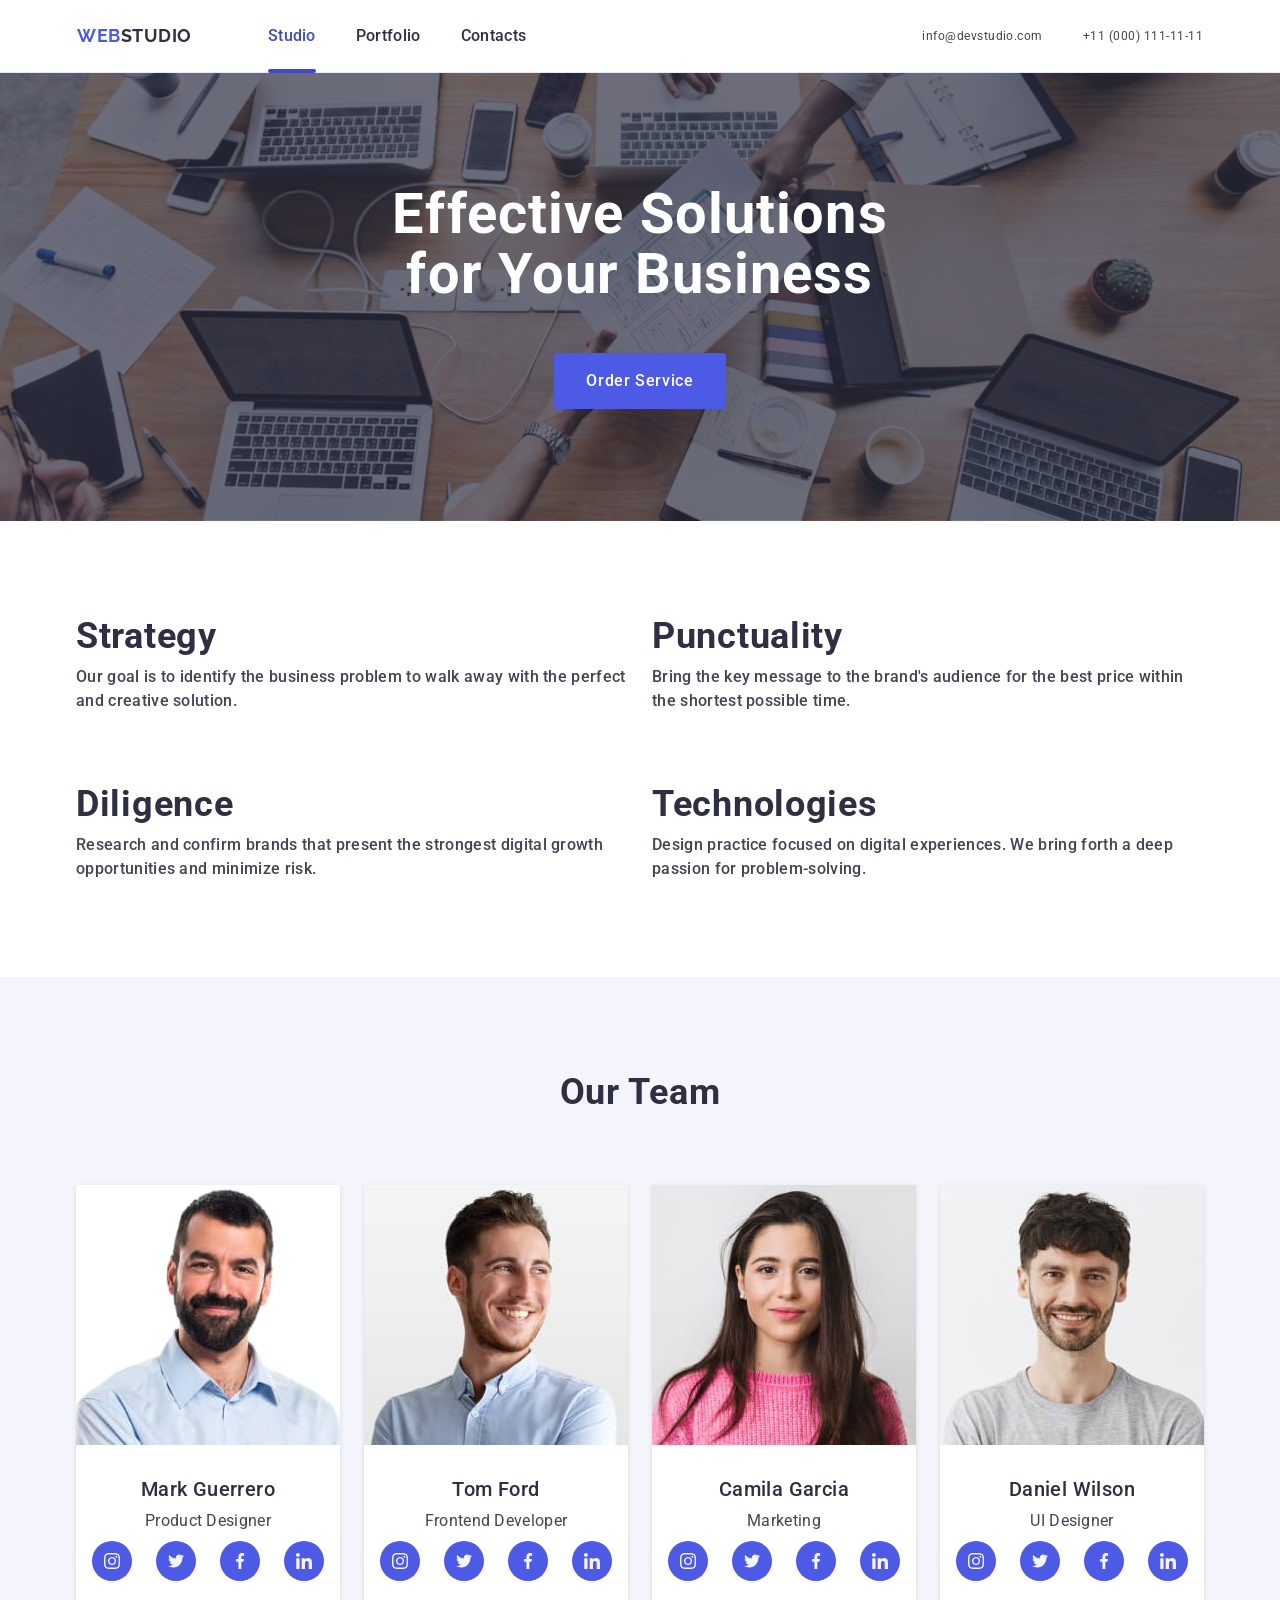
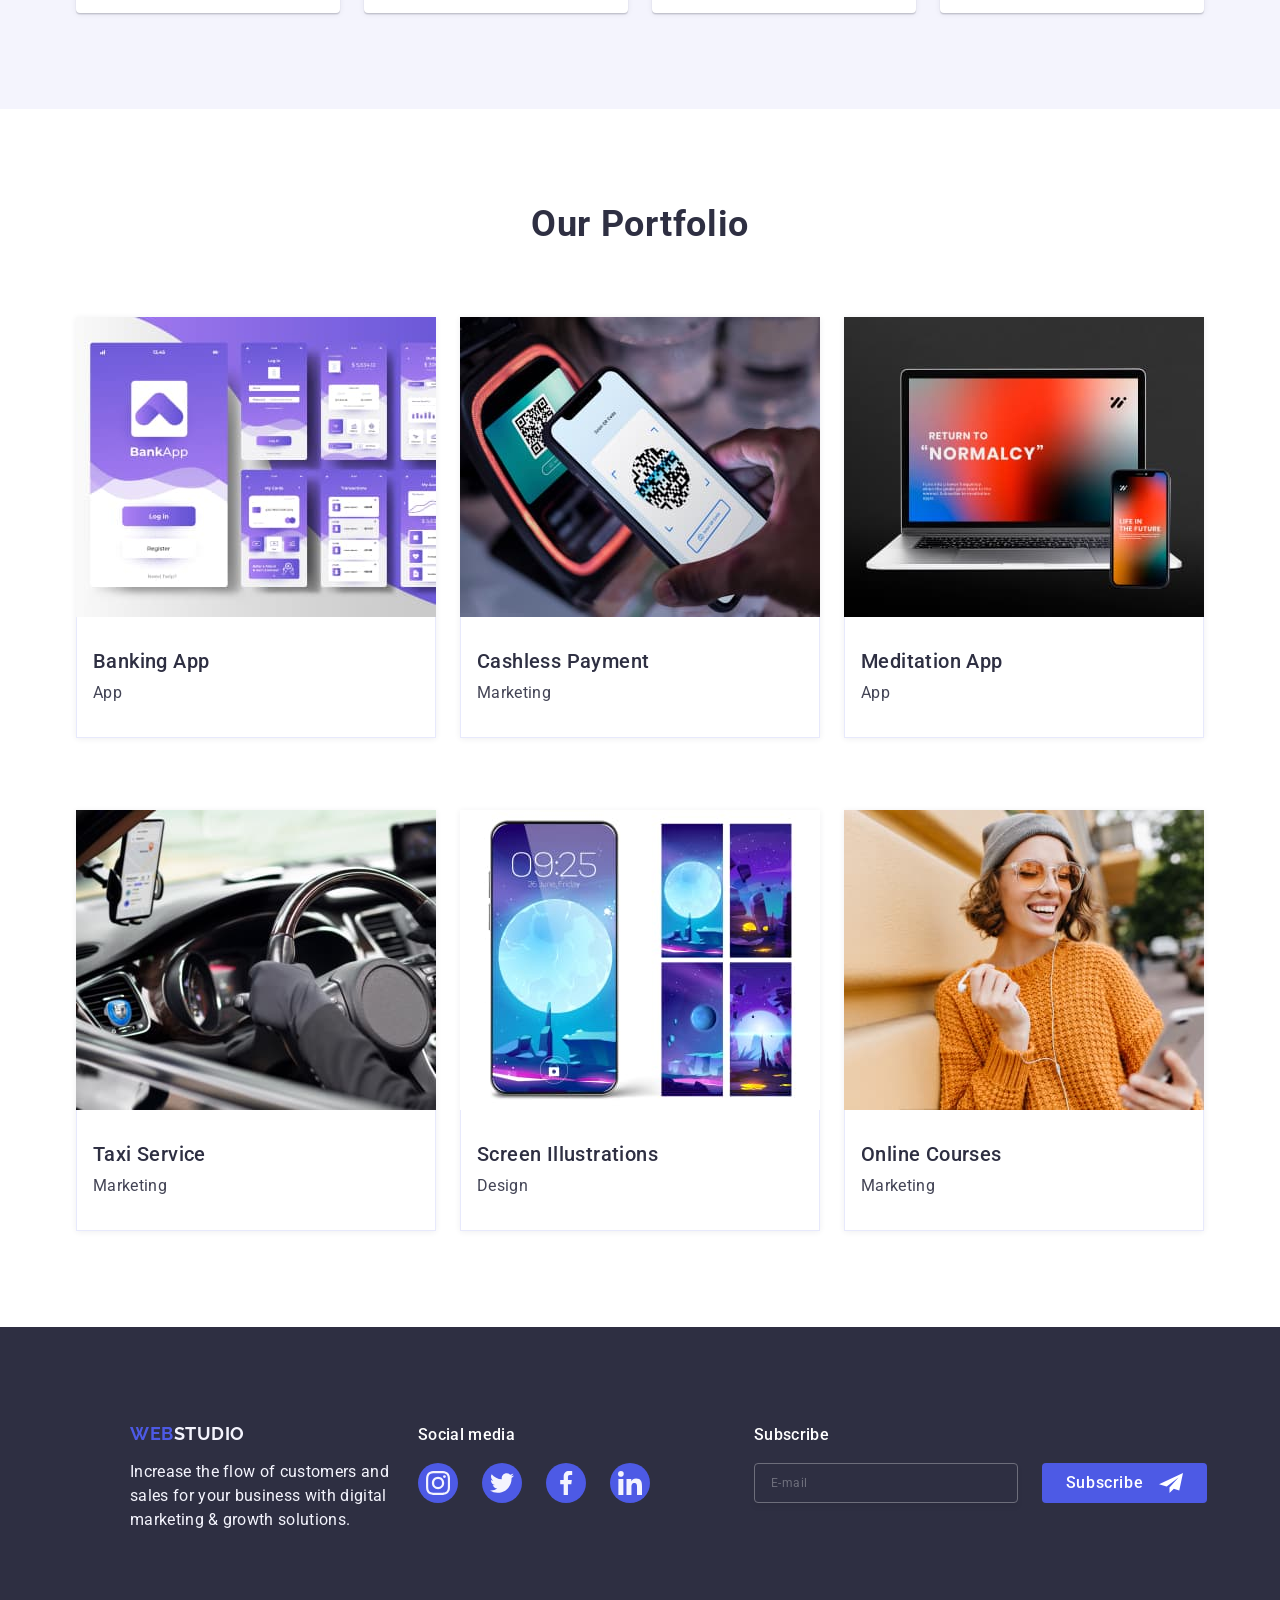
==== commit c94f85d7: "Tablet Done" ====
--- a/index.html
+++ b/index.html
@@ -18,7 +18,7 @@
 
 <body>
   <header class="head">
-    <div class="container">
+    <div class="container headcontainer">
       <nav class="headnav">
         <a href="./index.html" class="logo headlogo">Web<span class="logo2">Studio</span></a>
         <ul class="menu">
@@ -482,6 +482,5 @@
   </div>
   <!--<script src="modal.js"></script> Scripts for part next-->
 </body>
-Я вмію писати так по пам'яті
 
 </html>
--- a/css/styles.css
+++ b/css/styles.css
@@ -229,6 +229,11 @@
   background-color: #404bbf;
 }
 
+.secimg {
+  margin-left: auto;
+  margin-right: auto;
+}
+
 .footerbutton:hover {
   background-color: #404bbf;
 }
@@ -311,7 +316,10 @@
 
 .cot {
   display: flex;
+  flex-direction: column;
+  row-gap: 72px;
   gap: 24px;
+
 }
 
 .sectwohid {
@@ -329,7 +337,10 @@
 
 .saboutul {
   display: flex;
-  gap: 24px;
+  flex-direction: column;
+  row-gap: 72px;
+  margin-top: 96px;
+  margin-bottom: 96px;
 }
 
 .saboutli {
@@ -640,7 +651,7 @@
   transition-timing-function: cubic-bezier(0.4, 0, 0.2, 1);
 }
 
-.footerbutton:focus .footerbutton:hover {}
+
 
 .footericon {
   fill: #ffffff;
@@ -894,4 +905,415 @@
 
 .contsubmit:hover {
   background-color: #404bbf;
+}
+
+
+@media screen and (min-width: 768px) {
+  .foot {
+    padding-left: 108px;
+    padding-top: 96px;
+    padding-bottom: 96px;
+  }
+
+  .foottxtdiv {
+    flex-direction: row;
+    flex-wrap: wrap;
+    column-gap: 24px;
+  }
+
+  .cot {
+    flex-direction: row;
+    flex-wrap: wrap;
+    column-gap: 24px;
+
+
+  }
+
+  .liststhree {
+    width: fit-content;
+    margin: auto;
+  }
+
+  .adresslist {
+    display: flex;
+    flex-direction: column;
+    gap: 12px;
+  }
+
+  .container {
+    max-width: 768px;
+    padding-left: 16px;
+    padding-right: 16px;
+    row-gap: 72px;
+  }
+
+  .footerform {
+    flex-direction: row;
+    flex-wrap: wrap;
+    column-gap: 24px;
+    align-items: center;
+
+  }
+
+  .footerinput {
+    font-weight: 400;
+    font-size: 12px;
+    line-height: 2;
+    letter-spacing: 0.04em;
+    color: #ffffff;
+    border: 1px solid #ffffff;
+    border-radius: 4px;
+    width: 264px;
+    height: 40px;
+    padding-left: 16px;
+    outline: none;
+    box-shadow: 0 4px 4px 0 rgba(0, 0, 0, 0.15);
+    opacity: 0.3;
+    background-color: transparent;
+    transition: background-color 250ms cubic-bezier(0.4, 0, 0.2, 1);
+  }
+
+  .headcontainer {
+    margin-left: auto;
+    margin-right: auto;
+    padding: 0 16px;
+  }
+
+  .some {
+    flex-direction: row;
+    flex-wrap: wrap;
+    column-gap: 24px;
+    row-gap: 72px;
+  }
+
+  .otmsli {
+    width: calc((100% - 24px) / 2);
+    border-radius: 0px 0px 4px 4px;
+    box-shadow: 0 1px 6px 0 rgba(46, 47, 66, 0.08);
+    background: #fff;
+    transition: box-shadow 250ms cubic-bezier(0.4, 0, 0.2, 1);
+    flex-basis: 0px;
+  }
+
+  .footcontainer {
+    display: flex;
+    align-items: baseline;
+    margin-right: 0px;
+    flex-direction: column;
+  }
+
+  .footsocp {
+    text-align: left;
+  }
+
+  .foototmsoc {
+    display: flex;
+    justify-content: center;
+    gap: 24px;
+    margin-top: 8px;
+  }
+
+  .secotm,
+  .secpads {
+    padding-top: 96px;
+    padding-bottom: 96px;
+  }
+
+  .otmslicov {
+    position: relative;
+    overflow: hidden;
+  }
+
+  .adress {
+    padding-top: 0px;
+    padding-bottom: 0px;
+
+    display: block;
+    font-size: 12px;
+    line-height: 1.17;
+    letter-spacing: 0.04em;
+    color: #434455;
+    transition: color 250ms cubic-bezier(0.4, 0, 0.2, 1);
+  }
+
+  .esfyb {
+    padding: 112px 0;
+  }
+
+  .menu {
+    display: flex;
+    align-items: center;
+    gap: 40px;
+  }
+
+  .headcontainer {
+    align-items: center;
+    padding-left: 16px;
+    padding-right: 16px;
+  }
+
+  .saboutul {
+    flex-direction: row;
+    flex-wrap: wrap;
+    column-gap: 24px;
+  }
+
+  .secthree {
+    background-color: #f4f4fd;
+    padding-top: 96px;
+    padding-bottom: 96px;
+  }
+
+  .saboutli {
+    width: calc((100% - 24px) / 2);
+  }
+
+  .sabout {
+    padding: 0;
+  }
+
+  .saboutdiv {
+    display: none;
+  }
+
+  .nullseen {
+    font-weight: 700;
+    font-size: 36px;
+    line-height: 1.11;
+    letter-spacing: 0.02em;
+    text-align: left;
+    color: #2e2f42;
+    margin-bottom: 8px;
+  }
+
+  .nullseenp {
+    font-weight: 500;
+    font-size: 16px;
+    line-height: 1.5;
+    letter-spacing: 0.02em;
+    color: #434455;
+  }
+
+  .headlogo {
+    padding: 24px 0;
+    margin-right: 120px;
+    max-height: fit-content;
+
+    padding: 24px 0;
+    margin-right: 120px;
+  }
+
+  .head {
+    border-bottom: 1px solid #e7e9fc;
+    box-shadow: 0 1px 6px 0 rgba(46, 47, 66, 0.08), 0 1px 1px 0 rgba(46, 47, 66, 0.16), 0 2px 1px 0 rgba(46, 47, 66, 0.08);
+    position: inherit;
+  }
+
+
+}
+
+@media screen and (min-width: 1158px) {
+  .foot {
+    padding-left: 108px;
+    padding-top: 96px;
+    padding-bottom: 96px;
+  }
+
+  .foottxtdiv {
+    flex-direction: row;
+    flex-wrap: wrap;
+    column-gap: 24px;
+  }
+
+  .headnav .logo {
+    margin-right: 76px;
+  }
+
+  .cot {
+    flex-direction: row;
+    flex-wrap: wrap;
+    column-gap: 24px;
+
+
+  }
+
+  .liststhree {
+    width: fit-content;
+    margin: auto;
+  }
+
+  .adresslist {
+    display: flex;
+    flex-direction: row;
+    gap: 40px;
+  }
+
+  .container {
+    max-width: 1158px;
+    padding: 0 15px;
+  }
+
+  .footerform {
+    flex-direction: row;
+    flex-wrap: wrap;
+    column-gap: 24px;
+    align-items: center;
+
+  }
+
+  .footerinput {
+    font-weight: 400;
+    font-size: 12px;
+    line-height: 2;
+    letter-spacing: 0.04em;
+    color: #ffffff;
+    border: 1px solid #ffffff;
+    border-radius: 4px;
+    width: 264px;
+    height: 40px;
+    padding-left: 16px;
+    outline: none;
+    box-shadow: 0 4px 4px 0 rgba(0, 0, 0, 0.15);
+    opacity: 0.3;
+    background-color: transparent;
+    transition: background-color 250ms cubic-bezier(0.4, 0, 0.2, 1);
+  }
+
+  .headcontainer {
+    margin-left: auto;
+    margin-right: auto;
+    padding: 0 16px;
+  }
+
+  .some {
+    flex-direction: row;
+    flex-wrap: wrap;
+    column-gap: 24px;
+    row-gap: 72px;
+  }
+
+  .otmsli {
+    width: calc((100% - 24px) / 2);
+    border-radius: 0px 0px 4px 4px;
+    box-shadow: 0 1px 6px 0 rgba(46, 47, 66, 0.08);
+    background: #fff;
+    transition: box-shadow 250ms cubic-bezier(0.4, 0, 0.2, 1);
+    flex-basis: 0px;
+  }
+
+  .footcontainer {
+    display: flex;
+    align-items: baseline;
+    margin-right: 0px;
+    flex-direction: column;
+  }
+
+  .footsocp {
+    text-align: left;
+  }
+
+  .foototmsoc {
+    display: flex;
+    justify-content: center;
+    gap: 24px;
+    margin-top: 8px;
+  }
+
+  .secotm,
+  .secpads {
+    padding-top: 96px;
+    padding-bottom: 96px;
+  }
+
+  .otmslicov {
+    position: relative;
+    overflow: hidden;
+  }
+
+  .adress {
+    padding-top: 0px;
+    padding-bottom: 0px;
+
+    display: block;
+    font-size: 12px;
+    line-height: 1.17;
+    letter-spacing: 0.04em;
+    color: #434455;
+    transition: color 250ms cubic-bezier(0.4, 0, 0.2, 1);
+  }
+
+  .esfyb {
+    padding: 112px 0;
+  }
+
+  .menu {
+    display: flex;
+    align-items: center;
+    gap: 40px;
+  }
+
+  .headcontainer {
+    align-items: center;
+    padding-left: 16px;
+    padding-right: 16px;
+  }
+
+  .saboutul {
+    flex-direction: row;
+    flex-wrap: wrap;
+    column-gap: 24px;
+  }
+
+  .secthree {
+    background-color: #f4f4fd;
+    padding-top: 96px;
+    padding-bottom: 96px;
+  }
+
+  .saboutli {
+    width: calc((100% - 24px) / 2);
+  }
+
+  .sabout {
+    padding: 0;
+  }
+
+  .saboutdiv {
+    display: none;
+  }
+
+  .nullseen {
+    font-weight: 700;
+    font-size: 36px;
+    line-height: 1.11;
+    letter-spacing: 0.02em;
+    text-align: left;
+    color: #2e2f42;
+    margin-bottom: 8px;
+  }
+
+  .nullseenp {
+    font-weight: 500;
+    font-size: 16px;
+    line-height: 1.5;
+    letter-spacing: 0.02em;
+    color: #434455;
+  }
+
+  .headlogo {
+    padding: 24px 0;
+    margin-right: 120px;
+    max-height: fit-content;
+
+    padding: 24px 0;
+    margin-right: 120px;
+  }
+
+  .head {
+    border-bottom: 1px solid #e7e9fc;
+    box-shadow: 0 1px 6px 0 rgba(46, 47, 66, 0.08), 0 1px 1px 0 rgba(46, 47, 66, 0.16), 0 2px 1px 0 rgba(46, 47, 66, 0.08);
+    position: inherit;
+  }
+
+
 }
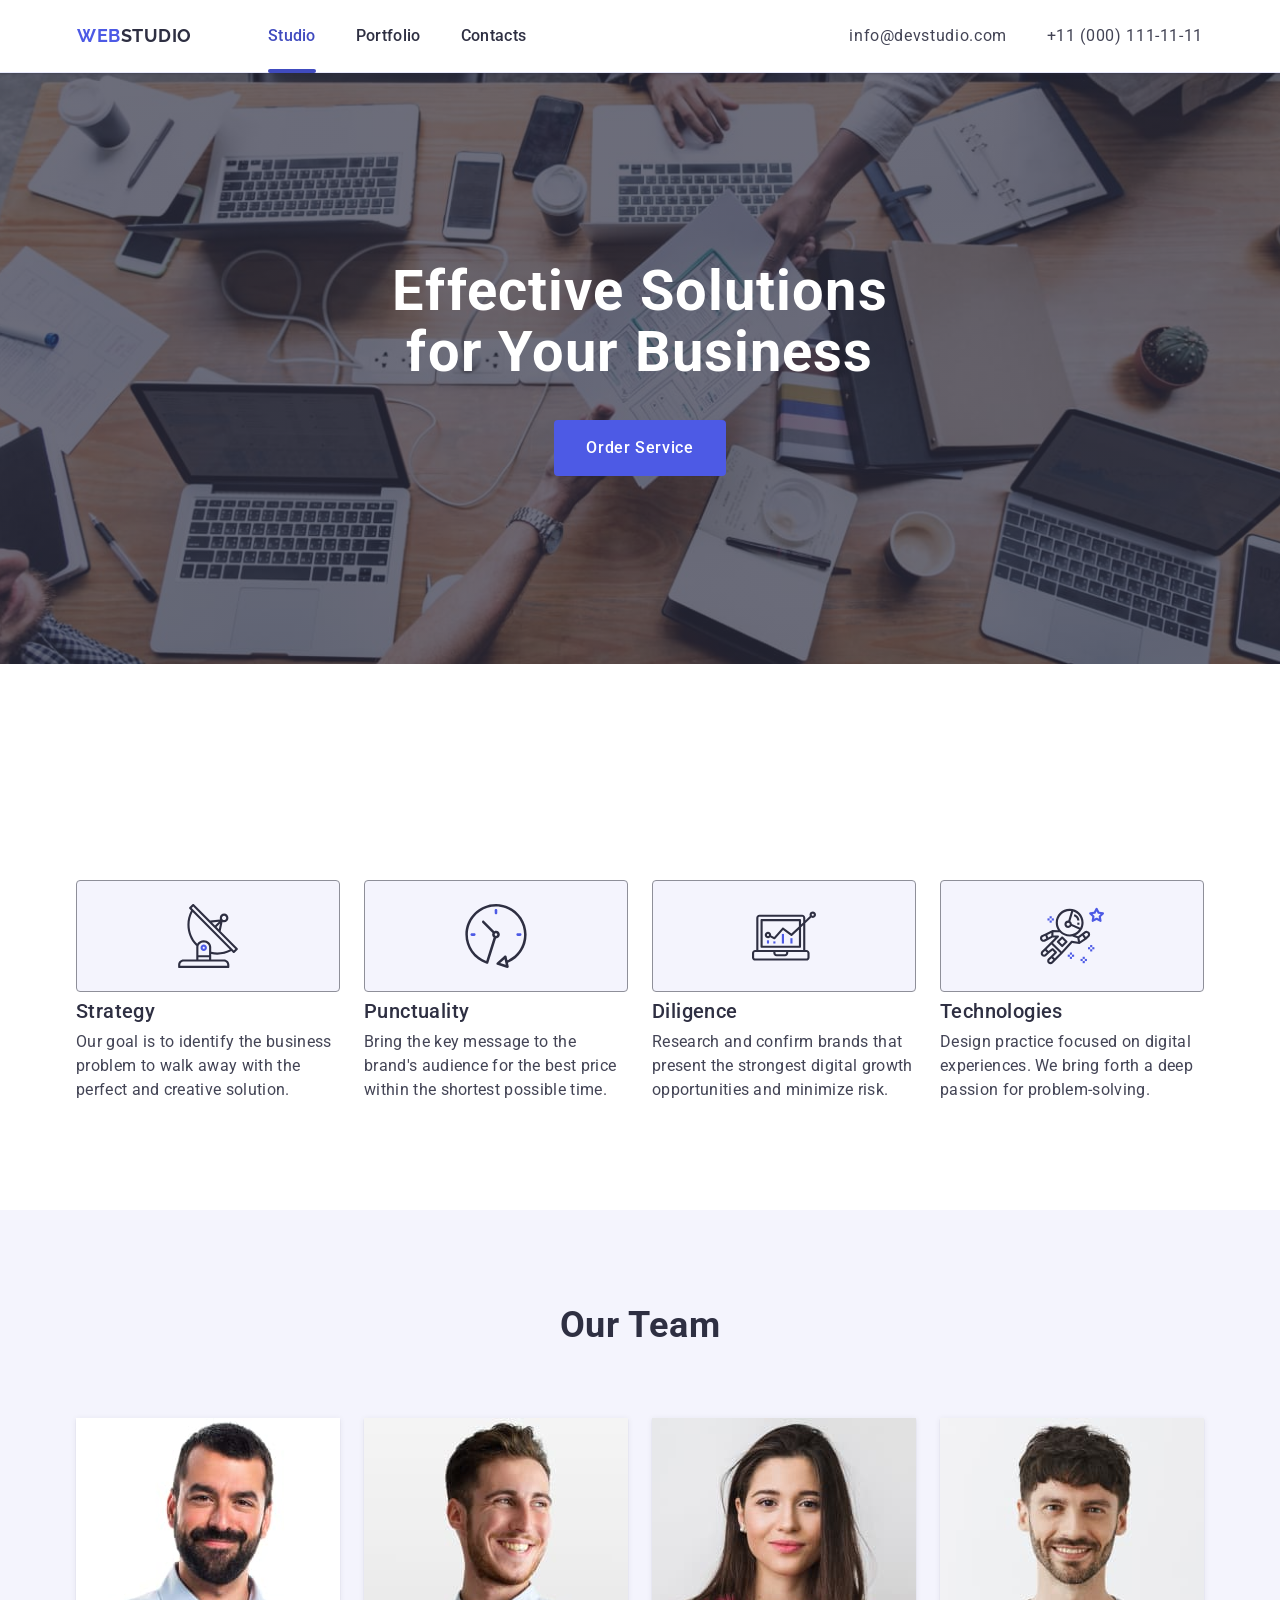
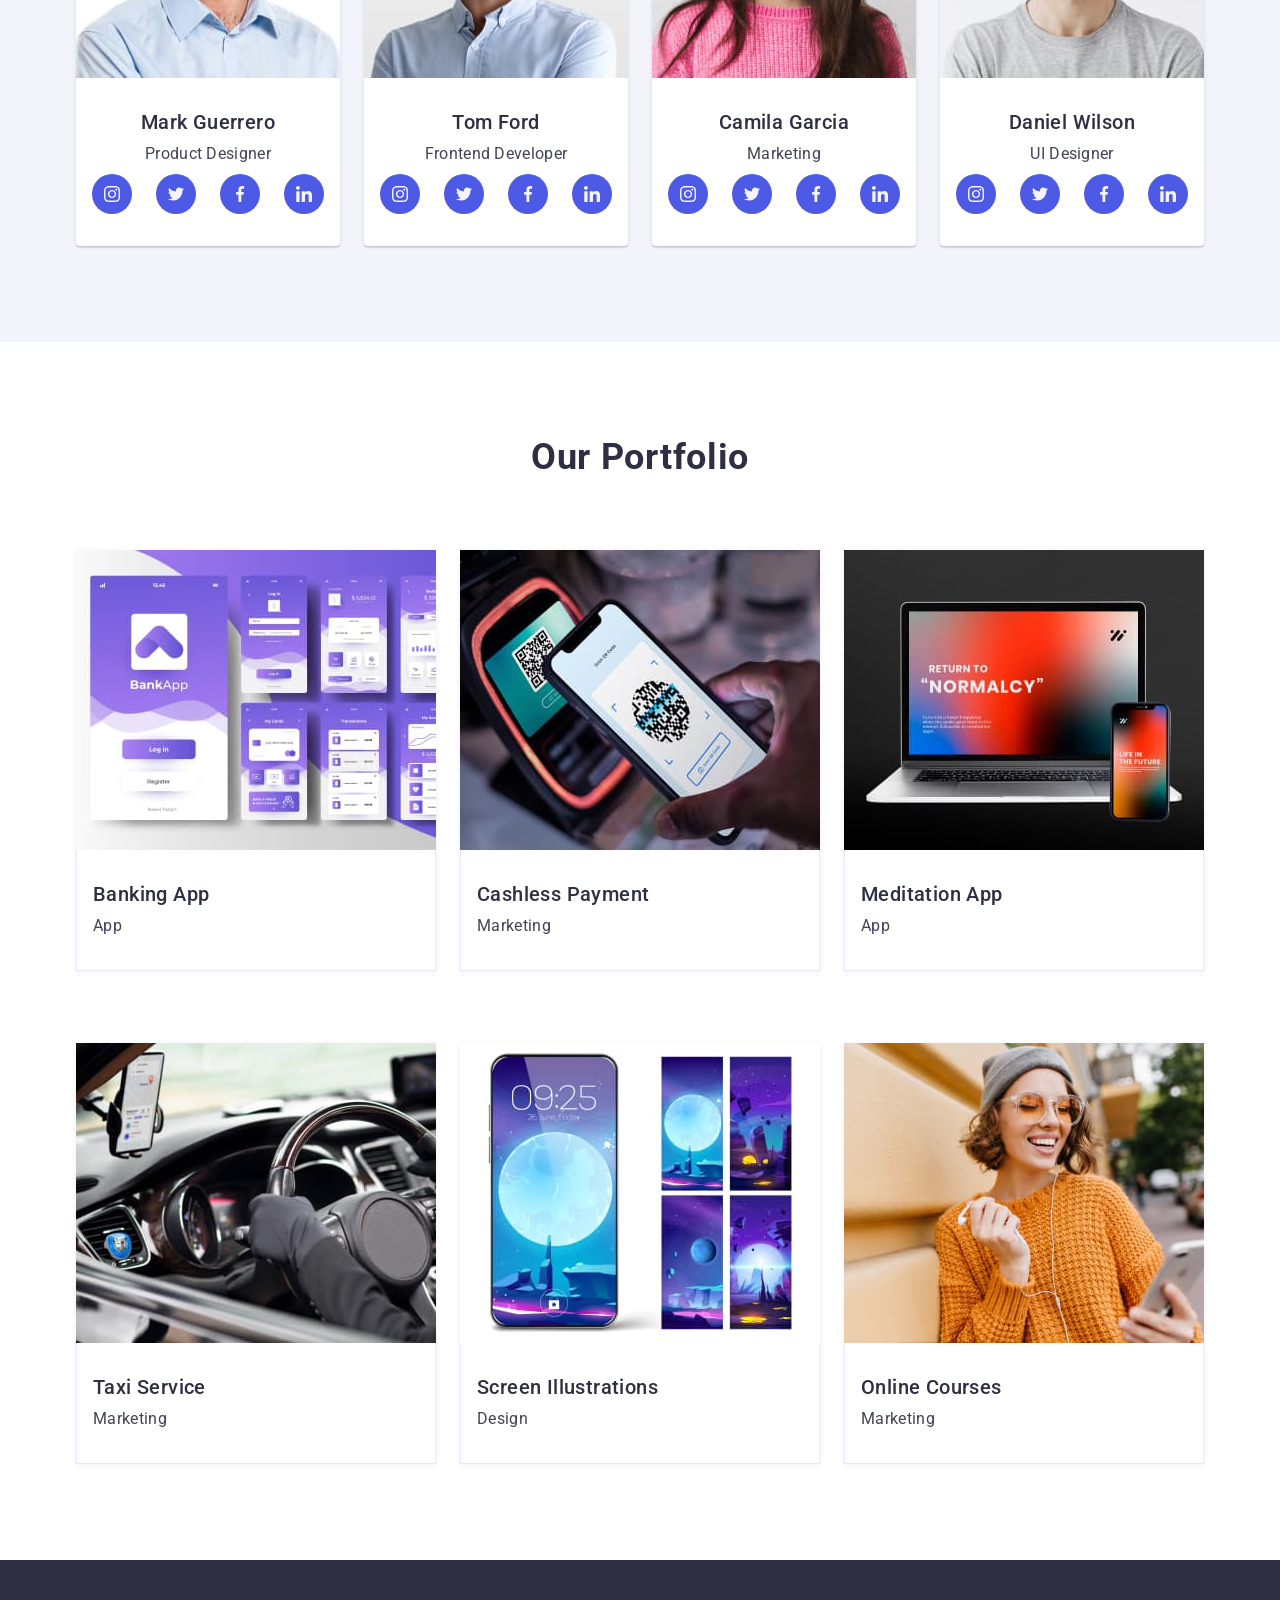
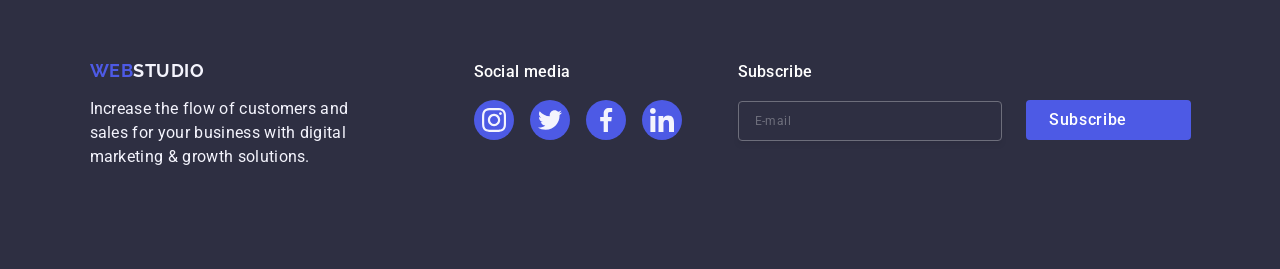
==== commit 6c84b25c: "Final" ====
--- a/index.html
+++ b/index.html
@@ -37,6 +37,58 @@
           </li>
         </ul>
       </address>
+      <button class="burger-btn" type="button" data-menu-open>
+        <svg class="burger-icon" width="24" height="24">
+          <use href="./images/icons.svg#icon-burger"></use>
+        </svg>
+      </button>
+
+    </div>
+    <div class="mobile-menu" data-menu>
+      <div class="container mobmcon">
+        <button class="mobmclose" data-menu-close>
+          <svg class="mobbuticon icon" width="8" height="8">
+            <use class="icon" href="./images/icons.svg#icon-close-black-18dp-2-1"></use>
+          </svg>
+        </button>
+        <nav class="mobmnav">
+          <ul class="mobmlist">
+            <li>
+              <a class="moblogo" href="./index.html">Studio</a>
+            </li>
+            <li><a class="mombtext" href="">Portfolio</a></li>
+            <li><a class="mombtext" href="">Contacts</a></li>
+          </ul>
+        </nav>
+        <address class="mobmcon"></address>
+        <ul class="mobmconlist">
+          <li>
+            <a class="mobmconlink2" href="mailto:info@devstudio.com">info@devstudio.com</a>
+          </li>
+          <li>
+            <a class="mobmconlink" href="tel:+110001111111">+11 (000) 111-11-11</a>
+          </li>
+        </ul>
+        </address>
+
+        <ul class="mobsocul">
+          <li class="mobsocli"><a class="mobsoclinl" href="">
+              <svg width="24" height="24">
+                <use href="./images/icons.svg#icon-instagram-2"></use>
+              </svg></a></li>
+          <li class="mobsocli"><a class="mobsoclinl" href="">
+              <svg width="24" height="24">
+                <use href="./images/icons.svg#icon-twitter-1"></use>
+              </svg>
+            </a></li>
+          <li class="mobsocli"><a class="mobsoclinl" href=""><svg width="24" height="24">
+                <use href="./images/icons.svg#icon-facebook-1"></use>
+              </svg></a></li>
+          <li class="mobsocli"><a class="mobsoclinl" href=""><svg width="24" height="24">
+                <use href="./images/icons.svg#icon-linkedin-1"></use>
+              </svg></a></li>
+        </ul>
+      </div>
     </div>
   </header>
   <main>
@@ -44,7 +96,7 @@
     <section class="esfyb">
       <div class="container">
         <h1 class="esfybtxt">Effective Solutions for Your Business</h1>
-        <button type="button" class="esfybbutton">Order Service</button>
+        <button type="button" class="esfybbutton" data-modal-open>Order Service</button>
       </div>
     </section>
     <!-- Section Two-->
@@ -55,7 +107,7 @@
           <li class="saboutli">
             <div class="saboutdiv">
               <svg class="social-link-icon" width="64" height="64">
-                <use href="./images/icons.svg#icon-antenna"></use>
+                <use href="./images/icons.svg#icon-antenna-1"></use>
               </svg>
             </div>
             <h3 class="nullseen">Strategy</h3>
@@ -67,7 +119,7 @@
           <li class="saboutli">
             <div class="saboutdiv">
               <svg class="social-link-icon" width="64" height="64">
-                <use href="./images/icons.svg#icon-clock"></use>
+                <use href="./images/icons.svg#icon-clock-1"></use>
               </svg>
             </div>
             <h3 class="nullseen">Punctuality</h3>
@@ -79,7 +131,7 @@
           <li class="saboutli">
             <div class="saboutdiv">
               <svg class="social-link-icon" width="64" height="64">
-                <use href="./images/icons.svg#icon-diagram"></use>
+                <use href="./images/icons.svg#icon-diagram-1"></use>
               </svg>
             </div>
             <h3 class="nullseen">Diligence</h3>
@@ -91,7 +143,7 @@
           <li class="saboutli">
             <div class="saboutdiv">
               <svg class="social-link-icon" width="64" height="64">
-                <use href="./images/icons.svg#icon-astronaut"></use>
+                <use href="./images/icons.svg#icon-astronaut-1"></use>
               </svg>
             </div>
             <h3 class="nullseen">Technologies</h3>
@@ -117,28 +169,28 @@
                 <li class="otsocli">
                   <a href="" class="socl">
                     <svg class="soclic" width="16" height="16">
-                      <use href="./images/icons.svg#icon-instagram"></use>
-                    </svg>
-                  </a>
-                </li>
-                <li class="otsocli">
-                  <a href="" class="socl">
-                    <svg class="soclic" width="16" height="16">
-                      <use href="./images/icons.svg#icon-twitter"></use>
-                    </svg>
-                  </a>
-                </li>
-                <li class="otsocli">
-                  <a href="" class="socl">
-                    <svg class="soclic" width="16" height="16">
-                      <use href="./images/icons.svg#icon-facebook"></use>
-                    </svg>
-                  </a>
-                </li>
-                <li class="otsocli">
-                  <a href="" class="socl">
-                    <svg class="soclic" width="16" height="16">
-                      <use href="./images/icons.svg#icon-linkedin"></use>
+                      <use href="./images/icons.svg#icon-instagram-2"></use>
+                    </svg>
+                  </a>
+                </li>
+                <li class="otsocli">
+                  <a href="" class="socl">
+                    <svg class="soclic" width="16" height="16">
+                      <use href="./images/icons.svg#icon-twitter-1"></use>
+                    </svg>
+                  </a>
+                </li>
+                <li class="otsocli">
+                  <a href="" class="socl">
+                    <svg class="soclic" width="16" height="16">
+                      <use href="./images/icons.svg#icon-facebook-1"></use>
+                    </svg>
+                  </a>
+                </li>
+                <li class="otsocli">
+                  <a href="" class="socl">
+                    <svg class="soclic" width="16" height="16">
+                      <use href="./images/icons.svg#icon-linkedin-1"></use>
                     </svg>
                   </a>
                 </li>
@@ -154,28 +206,28 @@
                 <li class="otsocli">
                   <a href="" class="socl">
                     <svg class="soclic" width="16" height="16">
-                      <use href="./images/icons.svg#icon-instagram"></use>
-                    </svg>
-                  </a>
-                </li>
-                <li class="otsocli">
-                  <a href="" class="socl">
-                    <svg class="soclic" width="16" height="16">
-                      <use href="./images/icons.svg#icon-twitter"></use>
-                    </svg>
-                  </a>
-                </li>
-                <li class="otsocli">
-                  <a href="" class="socl">
-                    <svg class="soclic" width="16" height="16">
-                      <use href="./images/icons.svg#icon-facebook"></use>
-                    </svg>
-                  </a>
-                </li>
-                <li class="otsocli">
-                  <a href="" class="socl">
-                    <svg class="soclic" width="16" height="16">
-                      <use href="./images/icons.svg#icon-linkedin"></use>
+                      <use href="./images/icons.svg#icon-instagram-2"></use>
+                    </svg>
+                  </a>
+                </li>
+                <li class="otsocli">
+                  <a href="" class="socl">
+                    <svg class="soclic" width="16" height="16">
+                      <use href="./images/icons.svg#icon-twitter-1"></use>
+                    </svg>
+                  </a>
+                </li>
+                <li class="otsocli">
+                  <a href="" class="socl">
+                    <svg class="soclic" width="16" height="16">
+                      <use href="./images/icons.svg#icon-facebook-1"></use>
+                    </svg>
+                  </a>
+                </li>
+                <li class="otsocli">
+                  <a href="" class="socl">
+                    <svg class="soclic" width="16" height="16">
+                      <use href="./images/icons.svg#icon-linkedin-1"></use>
                     </svg>
                   </a>
                 </li>
@@ -191,28 +243,28 @@
                 <li class="otsocli">
                   <a href="" class="socl">
                     <svg class="soclic" width="16" height="16">
-                      <use href="./images/icons.svg#icon-instagram"></use>
-                    </svg>
-                  </a>
-                </li>
-                <li class="otsocli">
-                  <a href="" class="socl">
-                    <svg class="soclic" width="16" height="16">
-                      <use href="./images/icons.svg#icon-twitter"></use>
-                    </svg>
-                  </a>
-                </li>
-                <li class="otsocli">
-                  <a href="" class="socl">
-                    <svg class="soclic" width="16" height="16">
-                      <use href="./images/icons.svg#icon-facebook"></use>
-                    </svg>
-                  </a>
-                </li>
-                <li class="otsocli">
-                  <a href="" class="socl">
-                    <svg class="soclic" width="16" height="16">
-                      <use href="./images/icons.svg#icon-linkedin"></use>
+                      <use href="./images/icons.svg#icon-instagram-2"></use>
+                    </svg>
+                  </a>
+                </li>
+                <li class="otsocli">
+                  <a href="" class="socl">
+                    <svg class="soclic" width="16" height="16">
+                      <use href="./images/icons.svg#icon-twitter-1"></use>
+                    </svg>
+                  </a>
+                </li>
+                <li class="otsocli">
+                  <a href="" class="socl">
+                    <svg class="soclic" width="16" height="16">
+                      <use href="./images/icons.svg#icon-facebook-1"></use>
+                    </svg>
+                  </a>
+                </li>
+                <li class="otsocli">
+                  <a href="" class="socl">
+                    <svg class="soclic" width="16" height="16">
+                      <use href="./images/icons.svg#icon-linkedin-1"></use>
                     </svg>
                   </a>
                 </li>
@@ -228,28 +280,28 @@
                 <li class="otsocli">
                   <a href="" class="socl">
                     <svg class="soclic" width="16" height="16">
-                      <use href="./images/icons.svg#icon-instagram"></use>
-                    </svg>
-                  </a>
-                </li>
-                <li class="otsocli">
-                  <a href="" class="socl">
-                    <svg class="soclic" width="16" height="16">
-                      <use href="./images/icons.svg#icon-twitter"></use>
-                    </svg>
-                  </a>
-                </li>
-                <li class="otsocli">
-                  <a href="" class="socl">
-                    <svg class="soclic" width="16" height="16">
-                      <use href="./images/icons.svg#icon-facebook"></use>
-                    </svg>
-                  </a>
-                </li>
-                <li class="otsocli">
-                  <a href="" class="socl">
-                    <svg class="soclic" width="16" height="16">
-                      <use href="./images/icons.svg#icon-linkedin"></use>
+                      <use href="./images/icons.svg#icon-instagram-2"></use>
+                    </svg>
+                  </a>
+                </li>
+                <li class="otsocli">
+                  <a href="" class="socl">
+                    <svg class="soclic" width="16" height="16">
+                      <use href="./images/icons.svg#icon-twitter-1"></use>
+                    </svg>
+                  </a>
+                </li>
+                <li class="otsocli">
+                  <a href="" class="socl">
+                    <svg class="soclic" width="16" height="16">
+                      <use href="./images/icons.svg#icon-facebook-1"></use>
+                    </svg>
+                  </a>
+                </li>
+                <li class="otsocli">
+                  <a href="" class="socl">
+                    <svg class="soclic" width="16" height="16">
+                      <use href="./images/icons.svg#icon-linkedin-1"></use>
                     </svg>
                   </a>
                 </li>
@@ -379,28 +431,28 @@
           <li class="otsocli">
             <a href="" class="socl footsoclic">
               <svg class="soclic" width="24" height="24">
-                <use href="./images/icons.svg#icon-instagram"></use>
+                <use href="./images/icons.svg#icon-instagram-2"></use>
               </svg>
             </a>
           </li>
           <li class="otsocli">
             <a href="" class="socl footsoclic">
               <svg class="soclic" width="24" height="24">
-                <use href="./images/icons.svg#icon-twitter"></use>
+                <use href="./images/icons.svg#icon-twitter-1"></use>
               </svg>
             </a>
           </li>
           <li class="otsocli">
             <a href="" class="socl footsoclic">
               <svg class="soclic" width="24" height="24">
-                <use href="./images/icons.svg#icon-facebook"></use>
+                <use href="./images/icons.svg#icon-facebook-1"></use>
               </svg>
             </a>
           </li>
           <li class="otsocli">
             <a href="" class="socl footsoclic">
               <svg class="soclic" width="24" height="24">
-                <use href="./images/icons.svg#icon-linkedin"></use>
+                <use href="./images/icons.svg#icon-linkedin-1"></use>
               </svg>
             </a>
           </li>
@@ -415,7 +467,7 @@
           <button class="footerbutton" type="submit">
             Subscribe
             <svg class="footer-btn-icon" width="24" height="24">
-              <use href="./images/icons.svg#icon-plane"></use>
+              <use href="./images/icons.svg#icon-subscribe"></use>
             </svg>
           </button>
         </form>
@@ -423,9 +475,9 @@
     </div>
   </footer>
   <!--Qra-->
-  <div class="backdrop">
+  <div class="backdrop" data-modal>
     <div class="mod">
-      <button class="modbutton" type="button">
+      <button class="modbutton" type="button" data-modal-close>
         <svg class="modbuttonicon" width="8" height="8">
           <use href="./images/icons.svg#icon-close"></use>
         </svg>
@@ -480,7 +532,8 @@
       </form>
     </div>
   </div>
-  <!--<script src="modal.js"></script> Scripts for part next-->
+  <script src="./modal.js"></script>
+  <script src="./menu.js"></script>
 </body>
 
 </html>
--- a/css/styles.css
+++ b/css/styles.css
@@ -54,11 +54,9 @@
 
 /* loc */
 .container {
-  max-width: 1158px;
-  margin-left: auto;
-  margin-right: auto;
-  padding-left: 15px;
-  padding-right: 15px;
+  max-width: 320px;
+  padding: 0 16px;
+  margin: 0 auto;
 }
 
 .logo {
@@ -123,6 +121,7 @@
 }
 
 .adress {
+  display: none;
   font-style: normal;
   font-family: Roboto;
   font-size: 16px;
@@ -147,105 +146,91 @@
 }
 
 .esfyb {
-  background-color: #2e2f42;
+  background-color: rgba(46, 47, 66, 0.7);
+  background-image: linear-gradient(rgba(46, 47, 66, 0.7), rgba(46, 47, 66, 0.7)), url(../images/backgr1.jpg);
+  background-repeat: no-repeat;
+  background-position: center;
+  background-size: cover;
+  padding: 77px 0;
+  margin-left: auto;
+  margin-right: auto;
+  margin-top: 69px;
+}
+
+.esfyb .container {
+  max-width: 320px;
   margin-left: auto;
   margin-right: auto;
   text-align: center;
-  max-width: 1440px;
+}
+
+.esfyb .secpads {
   padding: 188px 0 188px;
-  background-image: linear-gradient(rgba(46, 47, 66, 0.7),
-      rgba(46, 47, 66, 0.7)),
-    url(../images/backgr1.jpg);
-  background-size: cover;
-  background-repeat: no-repeat;
-  background-position: center;
-}
-
-.esfyb .container {
-  max-width: 1158px;
+}
+
+.esfybtxt {
+  font-weight: 700;
+  letter-spacing: 0.02em;
+  text-align: center;
+  color: #fff;
+  margin: 0 auto;
+}
+
+.esfybbutton {
+  font-family: 'Roboto', sans-serif;
+  line-height: 1.5;
+  font-weight: 500;
+  letter-spacing: 0.04em;
+  background: #4d5ae5;
+  color: #fff;
+  cursor: pointer;
+  display: block;
+  min-width: 169px;
+  height: 56px;
+  padding: 16px 32px;
+  margin: 0 auto;
+  border: none;
+  border-radius: 4px;
+  transition: background-color 250ms cubic-bezier(0.4, 0, 0.2, 1);
+}
+
+.esfybbutton:hover {
+  background-color: #404bbf;
+}
+
+.esfybbutton:focus {
+  background-color: #404bbf;
+}
+
+.nullseen {
+  font-weight: 700;
+  font-size: 36px;
+  line-height: 1.11;
+  letter-spacing: 0.02em;
+  text-align: center;
+  color: #2e2f42;
+  margin-bottom: 8px;
+}
+
+.footerbutton:focus {
+  background-color: #404bbf;
+}
+
+.secimg {
   margin-left: auto;
   margin-right: auto;
-  text-align: center;
-}
-
-.esfyb .secpads {
-  padding: 188px 0 188px;
-}
-
-.esfybtxt {
-  line-height: 1.07;
-  color: #ffffff;
-  font-family: Roboto;
-  font-size: 56px;
-  font-weight: 700;
-  letter-spacing: 0.02em;
-  text-align: center;
-  max-width: 496px;
-  margin-left: auto;
-  margin-right: auto;
-}
-
-.esfybbutton {
-  color: #ffffff;
-  background-color: #4d5ae5;
-  border: none;
-  cursor: pointer;
-  display: block;
-  margin-left: auto;
-  margin-right: auto;
+}
+
+.footerbutton:hover {
+  background-color: #404bbf;
+}
+
+.nullseenp {
   font-weight: 500;
   font-size: 16px;
   line-height: 1.5;
-  letter-spacing: 0.04em;
-  margin-top: 48px;
-  border-radius: 4px;
-  min-width: 169px;
-  padding: 16px 32px;
-  transition-property: background-color;
-  transition-duration: 250ms;
-  transition-timing-function: cubic-bezier(0.4, 0, 0.2, 1);
-}
-
-.esfybbutton:hover {
-  background-color: #404bbf;
-}
-
-.esfybbutton:focus {
-  background-color: #404bbf;
-}
-
-.nullseen {
-  color: #2e2f42;
-  font-family: Roboto;
-  font-size: 20px;
-  font-weight: 500;
-  line-height: 1.2;
-  letter-spacing: 0.02em;
-  text-align: left;
-  margin-bottom: 8px;
-}
-
-.footerbutton:focus {
-  background-color: #404bbf;
-}
-
-.secimg {
-  margin-left: auto;
-  margin-right: auto;
-}
-
-.footerbutton:hover {
-  background-color: #404bbf;
-}
-
-.nullseenp {
+  letter-spacing: 0.02em;
   color: #434455;
-  font-family: Roboto;
-  font-size: 16px;
-  font-weight: 400;
-  line-height: 1.5;
-  letter-spacing: 0.02em;
-  text-align: left;
 }
 
 .saboutdiv {
@@ -258,6 +243,7 @@
   height: 112px;
   border-radius: 4px;
   margin-bottom: 8px;
+  display: none;
 }
 
 .secthree {
@@ -278,7 +264,7 @@
 
 .liststhree {
   background-color: #ffffff;
-  width: calc((100% - 3 * 24px) / 4);
+  width: fit-content;
   display: flex;
   flex-direction: column;
   border-radius: 0 0 4px 4px;
@@ -346,7 +332,6 @@
 .saboutli {
   display: flex;
   flex-direction: column;
-  width: calc((100% - 3 * 24px) / 4);
 }
 
 .limg {
@@ -433,15 +418,14 @@
 }
 
 .head {
-  background-color: #ffffff;
-  border-bottom: 1px solid #e7e9fc;
+  position: fixed;
   top: 0;
   left: 0;
-  box-shadow: 0px 2px 1px rgba(46, 47, 66, 0.08),
-    0px 1px 1px rgba(46, 47, 66, 0.16), 0px 1px 6px rgba(46, 47, 66, 0.08);
+  background-color: #ffffff;
   width: 100%;
-  position: fixed;
-  z-index: 9999;
+  z-index: 99;
+  border-bottom: 1px solid #e7e9fc;
+  box-shadow: 0px 2px 1px rgba(46, 47, 66, 0.08), 0px 1px 1px rgba(46, 47, 66, 0.16), 0px 1px 6px rgba(46, 47, 66, 0.08);
 }
 
 .head .container {
@@ -449,10 +433,7 @@
   justify-content: space-between;
 }
 
-.headnav {
-  display: flex;
-  align-items: center;
-}
+
 
 .headnav .logo {
   display: block;
@@ -531,7 +512,7 @@
 
 .menu {
   display: flex;
-  gap: 40px;
+  display: none;
 }
 
 .adresslist {
@@ -544,8 +525,14 @@
 }
 
 .secpads {
-  padding-top: 120px;
-  padding-bottom: 120px;
+  padding-top: 0px;
+  padding-bottom: 0px;
+}
+
+.secthree .secpads {
+  background-color: #f4f4fd;
+  padding-top: 96px;
+  padding-bottom: 96px;
 }
 
 .secpadsone {
@@ -567,8 +554,8 @@
   background-color: #31d0aa;
 }
 
-.footsoc {
-  margin-right: 80px;
+.footermail {
+  margin-left: 0px;
 }
 
 .footsocp {
@@ -577,13 +564,14 @@
   font-size: 16px;
   line-height: 1.5;
   letter-spacing: 0.02em;
-
+  text-align: center;
   margin-bottom: 16px;
 }
 
 .foottxtdiv {
   display: flex;
-  align-items: baseline;
+  flex-direction: column;
+  row-gap: 72px;
 }
 
 .foototmsoc {
@@ -592,8 +580,14 @@
 }
 
 .footcontainer {
-  margin-right: 120px;
-}
+  max-width: 320px;
+  margin-left: auto;
+  margin-right: auto;
+  padding-left: 16px;
+  padding-right: 16px;
+  text-align: center;
+}
+
 
 .footermailp {
   color: #ffffff;
@@ -602,25 +596,30 @@
   line-height: 1.5;
   letter-spacing: 0.02em;
   margin-bottom: 16px;
+  text-align: center;
 }
 
 .footerform {
   display: flex;
-  gap: 24px;
+  flex-direction: column;
+  align-items: center;
+  gap: 16px;
 }
 
 .footerinput {
   border: 1px solid #ffffff;
-  color: #ffffff;
+  border-radius: 4px;
+  width: 288px;
+  height: 40px;
+  box-shadow: 0 4px 4px 0 rgba(0, 0, 0, 0.15);
   background-color: transparent;
+  padding: 8px 16px;
+  opacity: 0.3;
+  margin-bottom: 16px;
   font-size: 12px;
   line-height: 2;
   letter-spacing: 0.04em;
-  border-radius: 4px;
-  width: 264px;
-  height: 40px;
-  box-shadow: 0 4px 4px 0 rgba(0, 0, 0, 0.15);
-  padding: 8px 16px;
+  color: #ffffff;
 }
 
 .footerinput::placeholder {
@@ -631,21 +630,21 @@
 }
 
 .footerbutton {
-  color: #ffffff;
-  background-color: #4d5ae5;
   font-family: 'Roboto', sans-serif;
-  cursor: pointer;
-  border: none;
-  display: flex;
-  justify-content: center;
-  align-items: center;
   font-weight: 500;
   font-size: 16px;
   line-height: 1.5;
   letter-spacing: 0.04em;
+  color: #ffffff;
+  background-color: #4d5ae5;
+  cursor: pointer;
+  border: none;
   border-radius: 4px;
   min-width: 165px;
   height: 40px;
+  display: flex;
+  justify-content: center;
+  align-items: center;
   transition-property: background-color;
   transition-duration: 250ms;
   transition-timing-function: cubic-bezier(0.4, 0, 0.2, 1);
@@ -671,7 +670,6 @@
 
 .backdrop {
   position: fixed;
-  visibility: hidden;
   left: 0;
   top: 0;
   width: 100%;
@@ -679,6 +677,8 @@
   background-color: rgba(46, 47, 66, 0.4);
   z-index: 999;
   opacity: 0;
+  visibility: hidden;
+
   transition-property: opacity, visibility;
   transition-duration: 250ms;
   transition-timing-function: cubic-bezier(0.4, 0, 0.2, 1);
@@ -691,16 +691,17 @@
 
 .mod {
   position: absolute;
-  background-color: #fcfcfc;
   top: 50%;
   left: 50%;
   transform: translate(-50%, -50%);
-  width: 408px;
-  min-height: 584px;
+  width: 288px;
+  min-height: 623px;
   box-shadow: 0 1px 1px 0 rgba(0, 0, 0, 0.14), 0 1px 3px 0 rgba(0, 0, 0, 0.12),
     0 2px 1px 0 rgba(0, 0, 0, 0.2);
+  background-color: #fcfcfc;
   border-radius: 4px;
-  padding: 72px 24px 24px 24px;
+  padding: 72px 16px 24px 16px;
+
   transition-property: transform;
   transition-duration: 250ms;
   transition-timing-function: cubic-bezier(0.4, 0, 0.2, 1);
@@ -723,6 +724,42 @@
   border-radius: 50%;
 
   padding: 0;
+}
+
+.mobmlink .moblogo {
+  color: #4d5ae5;
+  font-weight: 700;
+  font-size: 36px;
+  line-height: 1.11;
+  letter-spacing: 0.02em;
+  transition: color 250ms cubic-bezier(0.4, 0, 0.2, 1);
+}
+
+.mombtext {
+  color: #2e304a;
+  font-weight: 700;
+  font-size: 36px;
+  line-height: 1.11;
+  letter-spacing: 0.02em;
+  transition: color 250ms cubic-bezier(0.4, 0, 0.2, 1);
+}
+
+.mobmconlink2 {
+  font-weight: 500;
+  font-size: 20px;
+  line-height: 1.2;
+  letter-spacing: 0.02em;
+  color: #4d5ae5;
+  transition: color 250ms cubic-bezier(0.4, 0, 0.2, 1);
+}
+
+.moblogo {
+  color: #4d5ae5;
+  font-weight: 700;
+  font-size: 36px;
+  line-height: 1.11;
+  letter-spacing: 0.02em;
+  transition: color 250ms cubic-bezier(0.4, 0, 0.2, 1);
 }
 
 .modbuttonicon {
@@ -863,6 +900,23 @@
   color: #4d5ae5;
 }
 
+.burger-btn {
+  padding: 0;
+  border: none;
+  background-color: transparent;
+  margin: auto 0;
+}
+
+.burger-icon {
+  display: block;
+  fill: #2f2f37;
+}
+
+.backdrop.is-open {
+  opacity: 1;
+  visibility: visible;
+}
+
 .visually-hidden {
   position: absolute;
   overflow: hidden;
@@ -915,6 +969,11 @@
     padding-bottom: 96px;
   }
 
+  .burger-icon,
+  .burger-btn {
+    display: none;
+  }
+
   .foottxtdiv {
     flex-direction: row;
     flex-wrap: wrap;
@@ -944,7 +1003,19 @@
     max-width: 768px;
     padding-left: 16px;
     padding-right: 16px;
-    row-gap: 72px;
+    row-gap: 0px;
+  }
+
+  .footermail {
+    margin-left: 0px;
+  }
+
+  .footermailp {
+    text-align: left;
+  }
+
+  .footerlabel {
+    align-items: center;
   }
 
   .footerform {
@@ -954,6 +1025,288 @@
     align-items: center;
 
   }
+
+  .mod {
+    position: absolute;
+
+    top: 50%;
+    left: 50%;
+    transform: translate(-50%, -50%);
+    width: 408px;
+    min-height: 584px;
+    background-color: #fcfcfc;
+    border-radius: 4px;
+    box-shadow: 0 1px 1px 0 rgba(0, 0, 0, 0.14), 0 1px 3px 0 rgba(0, 0, 0, 0.12), 0 2px 1px 0 rgba(0, 0, 0, 0.2);
+    overflow-y: auto;
+    transition: transform 250ms cubic-bezier(0.4, 0, 0.2, 1);
+    padding: 72px 24px 24px 24px;
+  }
+
+  .footerinput {
+    font-weight: 400;
+    font-size: 12px;
+    line-height: 2;
+    letter-spacing: 0.04em;
+    color: #ffffff;
+    border: 1px solid #ffffff;
+    border-radius: 4px;
+    width: 264px;
+    height: 40px;
+    margin-bottom: 0px;
+    padding-left: 0px;
+    outline: none;
+    box-shadow: 0 4px 4px 0 rgba(0, 0, 0, 0.15);
+    opacity: 0.3;
+    background-color: transparent;
+    transition: background-color 250ms cubic-bezier(0.4, 0, 0.2, 1);
+  }
+
+  .headcontainer {
+    margin-left: auto;
+    margin-right: auto;
+    padding: 0 16px;
+  }
+
+  .some {
+    flex-direction: row;
+    flex-wrap: wrap;
+    column-gap: 24px;
+    row-gap: 72px;
+  }
+
+  .otmsli {
+    width: calc((100% - 24px) / 2);
+    border-radius: 0px 0px 4px 4px;
+    box-shadow: 0 1px 6px 0 rgba(46, 47, 66, 0.08);
+    background: #fff;
+    transition: box-shadow 250ms cubic-bezier(0.4, 0, 0.2, 1);
+    flex-basis: 0px;
+  }
+
+  .footcontainer {
+    display: flex;
+    align-items: baseline;
+    margin-right: 0px;
+    flex-direction: column;
+    max-width: 320px;
+    text-align: center;
+    margin-left: 0px;
+    margin-bottom: 72px;
+    padding: 0;
+  }
+
+  .footsoc {
+    margin-bottom: 72px;
+  }
+
+  .footsocp {
+    text-align: left;
+  }
+
+  .foototmsoc {
+    display: flex;
+    justify-content: center;
+    gap: 24px;
+    margin-top: 8px;
+  }
+
+  .secotm,
+  .secpads {
+    padding-top: 96px;
+    padding-bottom: 96px;
+  }
+
+  .otmslicov {
+    position: relative;
+    overflow: hidden;
+  }
+
+  .adress {
+    padding-top: 0px;
+    padding-bottom: 0px;
+    visibility: visible;
+    display: block;
+    font-size: 16px;
+    line-height: 1.17;
+    letter-spacing: 0.04em;
+    color: #434455;
+    transition: color 250ms cubic-bezier(0.4, 0, 0.2, 1);
+  }
+
+  .esfyb {
+    padding: 112px 0;
+    margin-top: 72.8;
+  }
+
+  .esfybtxt {
+    max-width: 496px;
+    font-size: 56px;
+    line-height: 1.1;
+    margin-bottom: 36px;
+  }
+
+  .esfyb .container {
+    max-width: 768px;
+    margin-left: auto;
+    margin-right: auto;
+    text-align: center;
+  }
+
+  .menu {
+    display: flex;
+    align-items: center;
+    gap: 40px;
+
+  }
+
+  .headcontainer {
+    align-items: center;
+    padding-left: 16px;
+    padding-right: 16px;
+  }
+
+  .saboutul {
+    flex-direction: row;
+    flex-wrap: wrap;
+    column-gap: 24px;
+  }
+
+  .secthree {
+    background-color: #f4f4fd;
+    padding-top: 96px;
+    padding-bottom: 96px;
+  }
+
+  .saboutli {
+    width: calc((100% - 24px) / 2);
+  }
+
+  .sabout {
+    padding: 0;
+  }
+
+  .saboutdiv {
+    display: none;
+  }
+
+  .nullseen {
+    font-weight: 700;
+    font-size: 36px;
+    line-height: 1.11;
+    letter-spacing: 0.02em;
+    text-align: left;
+    color: #2e2f42;
+    margin-bottom: 8px;
+  }
+
+  .nullseenp {
+    font-weight: 500;
+    font-size: 16px;
+    line-height: 1.5;
+    letter-spacing: 0.02em;
+    color: #434455;
+  }
+
+  .headlogo {
+    padding: 24px 0;
+    margin-right: 120px;
+    max-height: fit-content;
+
+    padding: 24px 0;
+    margin-right: 120px;
+  }
+
+  .headnav {
+    display: flex;
+    align-items: center;
+    justify-content: space-between;
+  }
+
+  .head {
+    position: fixed;
+    top: 0;
+    left: 0;
+    background-color: #ffffff;
+    width: 100%;
+    z-index: 99;
+    border-bottom: 1px solid #e7e9fc;
+    box-shadow: 0px 2px 1px rgba(46, 47, 66, 0.08), 0px 1px 1px rgba(46, 47, 66, 0.16), 0px 1px 6px rgba(46, 47, 66, 0.08);
+  }
+
+
+}
+
+@media screen and (min-width: 1158px) {
+
+  .burger-icon,
+  .burger-btn {
+    display: none;
+  }
+
+  .foot {
+    padding: 100px 0;
+    display: flex;
+    align-items: baseline;
+  }
+
+  .foottxtdiv {
+    flex-direction: row;
+    flex-wrap: wrap;
+    gap: 0px;
+  }
+
+  .headnav .logo {
+    margin-right: 76px;
+  }
+
+  .cot {
+    flex-direction: row;
+    flex-wrap: wrap;
+    column-gap: 24px;
+
+
+  }
+
+  .liststhree {
+    width: fit-content;
+    margin: auto;
+  }
+
+  .adresslist {
+    display: flex;
+    flex-direction: row;
+    gap: 40px;
+  }
+
+  .container {
+    max-width: 1158px;
+    padding: 0 15px;
+  }
+
+
+  .footerform {
+    flex-direction: row;
+    flex-wrap: wrap;
+    column-gap: 24px;
+    align-items: baseline;
+
+  }
+
+  .mod {
+    position: absolute;
+    top: 50%;
+    left: 50%;
+    transform: translate(-50%, -50%);
+    width: 408px;
+    min-height: 584px;
+    background-color: #fcfcfc;
+    border-radius: 4px;
+    box-shadow: 0 1px 1px 0 rgba(0, 0, 0, 0.14), 0 1px 3px 0 rgba(0, 0, 0, 0.12), 0 2px 1px 0 rgba(0, 0, 0, 0.2);
+    overflow-y: auto;
+    transition: transform 250ms cubic-bezier(0.4, 0, 0.2, 1);
+    padding: 72px 24px 24px 24px;
+  }
+
 
   .footerinput {
     font-weight: 400;
@@ -986,8 +1339,18 @@
     row-gap: 72px;
   }
 
+  .headnav {
+    display: flex;
+    align-items: center;
+    justify-content: space-between;
+  }
+
+  .footermailp {
+    text-align: left;
+  }
+
   .otmsli {
-    width: calc((100% - 24px) / 2);
+    width: calc((100% - 48px) / 3);
     border-radius: 0px 0px 4px 4px;
     box-shadow: 0 1px 6px 0 rgba(46, 47, 66, 0.08);
     background: #fff;
@@ -1000,17 +1363,34 @@
     align-items: baseline;
     margin-right: 0px;
     flex-direction: column;
+    margin-right: 120px;
+    margin-bottom: 0;
+    margin-left: 0px;
+    padding-left: 0px;
+    padding-right: 0px;
+    gap: 0;
+  }
+
+  .footsoc {
+    margin-bottom: 0;
+    width: 264px;
+  }
+
+  .footermail {
+    width: 453px;
   }
 
   .footsocp {
     text-align: left;
+
   }
 
   .foototmsoc {
     display: flex;
-    justify-content: center;
-    gap: 24px;
+    justify-content: left;
+    gap: 16px;
     margin-top: 8px;
+
   }
 
   .secotm,
@@ -1027,9 +1407,9 @@
   .adress {
     padding-top: 0px;
     padding-bottom: 0px;
-
+    visibility: visible;
     display: block;
-    font-size: 12px;
+    font-size: 16px;
     line-height: 1.17;
     letter-spacing: 0.04em;
     color: #434455;
@@ -1037,12 +1417,15 @@
   }
 
   .esfyb {
-    padding: 112px 0;
+    max-width: 1720px;
+    padding: 188px 0;
+    margin-top: 72.8px;
   }
 
   .menu {
     display: flex;
     align-items: center;
+
     gap: 40px;
   }
 
@@ -1065,29 +1448,33 @@
   }
 
   .saboutli {
-    width: calc((100% - 24px) / 2);
+    width: calc((100% - 72px) / 4);
   }
 
   .sabout {
-    padding: 0;
+    padding-top: 120px;
+    padding-bottom: 12px;
   }
 
   .saboutdiv {
-    display: none;
+    display: flex;
+    justify-content: center;
+    align-items: center;
+    border: 1px solid #8e8f99;
+    border-radius: 4px;
+    width: 264px;
+    height: 112px;
+    background: #f4f4fd;
+    margin-bottom: 8px;
   }
 
   .nullseen {
-    font-weight: 700;
-    font-size: 36px;
-    line-height: 1.11;
-    letter-spacing: 0.02em;
-    text-align: left;
-    color: #2e2f42;
-    margin-bottom: 8px;
+    font-weight: 500;
+    font-size: 20px;
   }
 
   .nullseenp {
-    font-weight: 500;
+    font-weight: 400;
     font-size: 16px;
     line-height: 1.5;
     letter-spacing: 0.02em;
@@ -1104,216 +1491,154 @@
   }
 
   .head {
+    position: fixed;
+    top: 0;
+    left: 0;
+    background-color: #ffffff;
+    width: 100%;
+    z-index: 99;
     border-bottom: 1px solid #e7e9fc;
-    box-shadow: 0 1px 6px 0 rgba(46, 47, 66, 0.08), 0 1px 1px 0 rgba(46, 47, 66, 0.16), 0 2px 1px 0 rgba(46, 47, 66, 0.08);
-    position: inherit;
-  }
-
-
-}
-
-@media screen and (min-width: 1158px) {
-  .foot {
-    padding-left: 108px;
-    padding-top: 96px;
-    padding-bottom: 96px;
-  }
-
-  .foottxtdiv {
-    flex-direction: row;
-    flex-wrap: wrap;
-    column-gap: 24px;
-  }
-
-  .headnav .logo {
-    margin-right: 76px;
-  }
-
-  .cot {
-    flex-direction: row;
-    flex-wrap: wrap;
-    column-gap: 24px;
-
-
-  }
-
-  .liststhree {
-    width: fit-content;
-    margin: auto;
-  }
-
-  .adresslist {
-    display: flex;
-    flex-direction: row;
-    gap: 40px;
-  }
-
-  .container {
-    max-width: 1158px;
-    padding: 0 15px;
-  }
-
-  .footerform {
-    flex-direction: row;
-    flex-wrap: wrap;
-    column-gap: 24px;
-    align-items: center;
-
-  }
-
-  .footerinput {
-    font-weight: 400;
-    font-size: 12px;
-    line-height: 2;
-    letter-spacing: 0.04em;
-    color: #ffffff;
-    border: 1px solid #ffffff;
-    border-radius: 4px;
-    width: 264px;
-    height: 40px;
-    padding-left: 16px;
-    outline: none;
-    box-shadow: 0 4px 4px 0 rgba(0, 0, 0, 0.15);
-    opacity: 0.3;
-    background-color: transparent;
-    transition: background-color 250ms cubic-bezier(0.4, 0, 0.2, 1);
-  }
-
-  .headcontainer {
-    margin-left: auto;
-    margin-right: auto;
-    padding: 0 16px;
-  }
-
-  .some {
-    flex-direction: row;
-    flex-wrap: wrap;
-    column-gap: 24px;
-    row-gap: 72px;
-  }
-
-  .otmsli {
-    width: calc((100% - 24px) / 2);
-    border-radius: 0px 0px 4px 4px;
-    box-shadow: 0 1px 6px 0 rgba(46, 47, 66, 0.08);
-    background: #fff;
-    transition: box-shadow 250ms cubic-bezier(0.4, 0, 0.2, 1);
-    flex-basis: 0px;
-  }
-
-  .footcontainer {
-    display: flex;
-    align-items: baseline;
-    margin-right: 0px;
-    flex-direction: column;
-  }
-
-  .footsocp {
-    text-align: left;
-  }
-
-  .foototmsoc {
-    display: flex;
-    justify-content: center;
-    gap: 24px;
-    margin-top: 8px;
-  }
-
-  .secotm,
-  .secpads {
-    padding-top: 96px;
-    padding-bottom: 96px;
-  }
-
-  .otmslicov {
-    position: relative;
-    overflow: hidden;
-  }
-
-  .adress {
-    padding-top: 0px;
-    padding-bottom: 0px;
-
-    display: block;
-    font-size: 12px;
-    line-height: 1.17;
-    letter-spacing: 0.04em;
-    color: #434455;
-    transition: color 250ms cubic-bezier(0.4, 0, 0.2, 1);
-  }
-
-  .esfyb {
-    padding: 112px 0;
-  }
-
-  .menu {
-    display: flex;
-    align-items: center;
-    gap: 40px;
-  }
-
-  .headcontainer {
-    align-items: center;
-    padding-left: 16px;
-    padding-right: 16px;
-  }
-
-  .saboutul {
-    flex-direction: row;
-    flex-wrap: wrap;
-    column-gap: 24px;
-  }
-
-  .secthree {
-    background-color: #f4f4fd;
-    padding-top: 96px;
-    padding-bottom: 96px;
-  }
-
-  .saboutli {
-    width: calc((100% - 24px) / 2);
-  }
-
-  .sabout {
-    padding: 0;
-  }
-
-  .saboutdiv {
-    display: none;
-  }
-
-  .nullseen {
-    font-weight: 700;
-    font-size: 36px;
-    line-height: 1.11;
-    letter-spacing: 0.02em;
-    text-align: left;
-    color: #2e2f42;
-    margin-bottom: 8px;
-  }
-
-  .nullseenp {
-    font-weight: 500;
-    font-size: 16px;
-    line-height: 1.5;
-    letter-spacing: 0.02em;
-    color: #434455;
-  }
-
-  .headlogo {
-    padding: 24px 0;
-    margin-right: 120px;
-    max-height: fit-content;
-
-    padding: 24px 0;
-    margin-right: 120px;
-  }
-
-  .head {
-    border-bottom: 1px solid #e7e9fc;
-    box-shadow: 0 1px 6px 0 rgba(46, 47, 66, 0.08), 0 1px 1px 0 rgba(46, 47, 66, 0.16), 0 2px 1px 0 rgba(46, 47, 66, 0.08);
-    position: inherit;
-  }
-
-
+    box-shadow: 0px 2px 1px rgba(46, 47, 66, 0.08), 0px 1px 1px rgba(46, 47, 66, 0.16), 0px 1px 6px rgba(46, 47, 66, 0.08);
+  }
+
+
+}
+
+.mobile-menu {
+  position: fixed;
+  top: 0;
+  left: 0;
+  width: 100%;
+  height: 100%;
+  background-color: #fff;
+  opacity: 0;
+  visibility: hidden;
+  pointer-events: none;
+  transition: opacity 250ms cubic-bezier(0.4, 0, 0.2, 1),
+    visibility 250ms cubic-bezier(0.4, 0, 0.2, 1);
+}
+
+.mobile-menu.is-open {
+  opacity: 1;
+  visibility: visible;
+  pointer-events: auto;
+}
+
+.mobmcon {
+  position: relative;
+  padding-top: 72px;
+  padding-bottom: 40px;
+  display: flex;
+  flex-direction: column;
+  align-items: flex-start;
+  height: 100%;
+}
+
+.mobsocul {
+  display: flex;
+  justify-content: space-between;
+  gap: 40px;
+  margin: 0;
+}
+
+.mobmclose {
+  position: absolute;
+  top: 24px;
+  right: 24px;
+  width: 24px;
+  height: 24px;
+  display: flex;
+  justify-content: center;
+  align-items: center;
+  border-radius: 50%;
+  fill: #e7e9fc;
+  background-color: #e7e9fc;
+  border: 1px solid rgba(0, 0, 0, 0.1);
+  padding: 0;
+  cursor: pointer;
+  transition: background-color 250ms cubic-bezier(0.4, 0, 0.2, 1),
+    border 250ms cubic-bezier(0.4, 0, 0.2, 1);
+}
+
+.mobbuticon {
+  fill: #2e2f42;
+  transition: fill 250ms cubic-bezier(0.4, 0, 0.2, 1);
+}
+
+.mobbut:hover,
+.mobbut:focus {
+  background-color: #404bbf;
+  border: none;
+}
+
+.mobbut:hover>.mobbuticon.icon,
+.mobbut:focus>.mobbuticon.icon {
+  fill: #ffffff;
+}
+
+.mobmnav {
+  margin-bottom: auto;
+}
+
+.mobmlist {
+  display: flex;
+  flex-direction: column;
+  gap: 40px;
+}
+
+.mobmlink {
+  font-weight: 700;
+  font-size: 36px;
+  line-height: 1.11;
+  letter-spacing: 0.02em;
+  color: #2e2f42;
+  transition: color 250ms cubic-bezier(0.4, 0, 0.2, 1);
+}
+
+.mobmlink:hover {
+  color: #404bbf;
+}
+
+.mobmconlist {
+  display: flex;
+  flex-direction: column;
+  gap: 24px;
+}
+
+.mobmconlink {
+  font-weight: 500;
+  font-size: 20px;
+  line-height: 1.2;
+  letter-spacing: 0.02em;
+  color: #434455;
+  transition: color 250ms cubic-bezier(0.4, 0, 0.2, 1);
+}
+
+.mobmconlink:hover {
+  color: #4d5ae5;
+}
+
+.mobsocli {
+  display: flex;
+  align-items: center;
+  justify-content: center;
+  gap: 40px;
+  margin-top: 48px;
+}
+
+.mobsoclinl {
+  display: flex;
+  align-items: center;
+  justify-content: center;
+  width: 40px;
+  height: 40px;
+  border-radius: 50%;
+  fill: #fff;
+  background-color: #4d5ae5;
+  transition: background-color 250ms cubic-bezier(0.4, 0, 0.2, 1);
+}
+
+.mobsoclinl:hover,
+.mobsoclinl:focus {
+  background-color: #404bbf;
 }
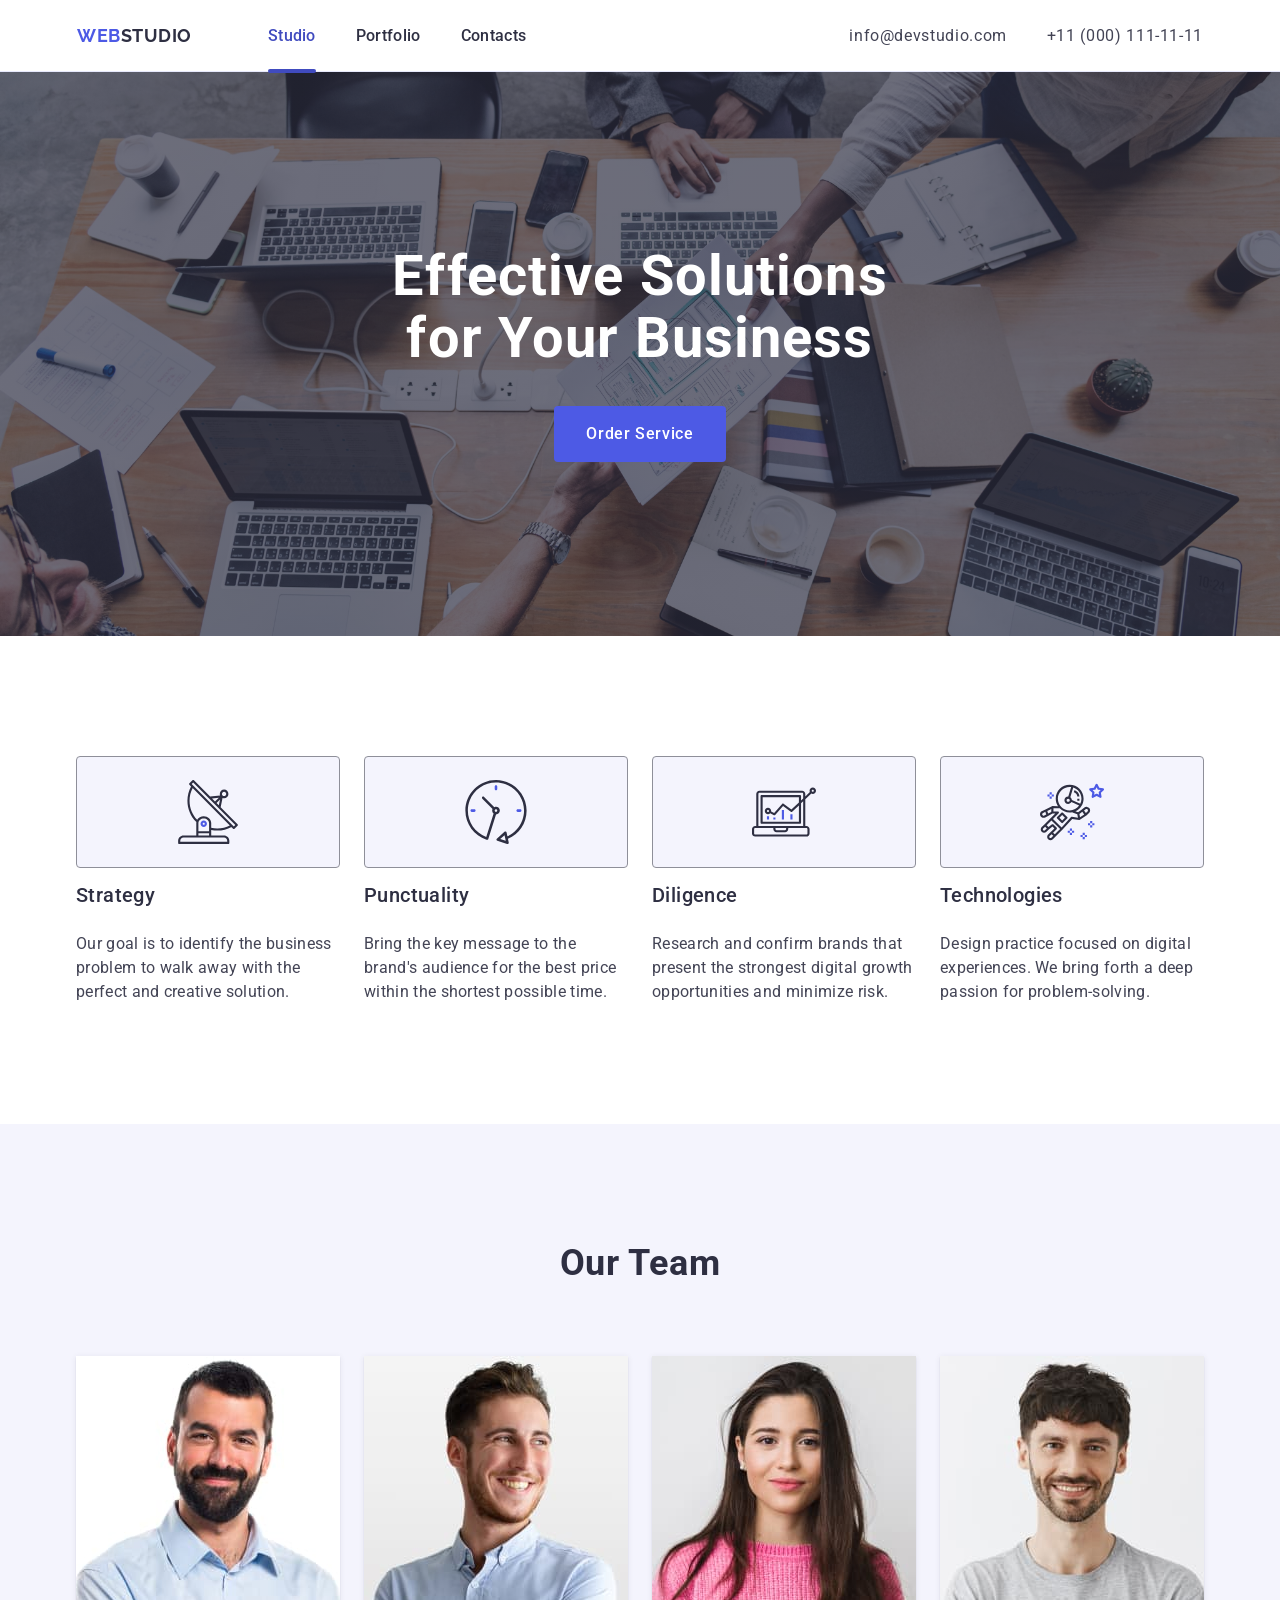
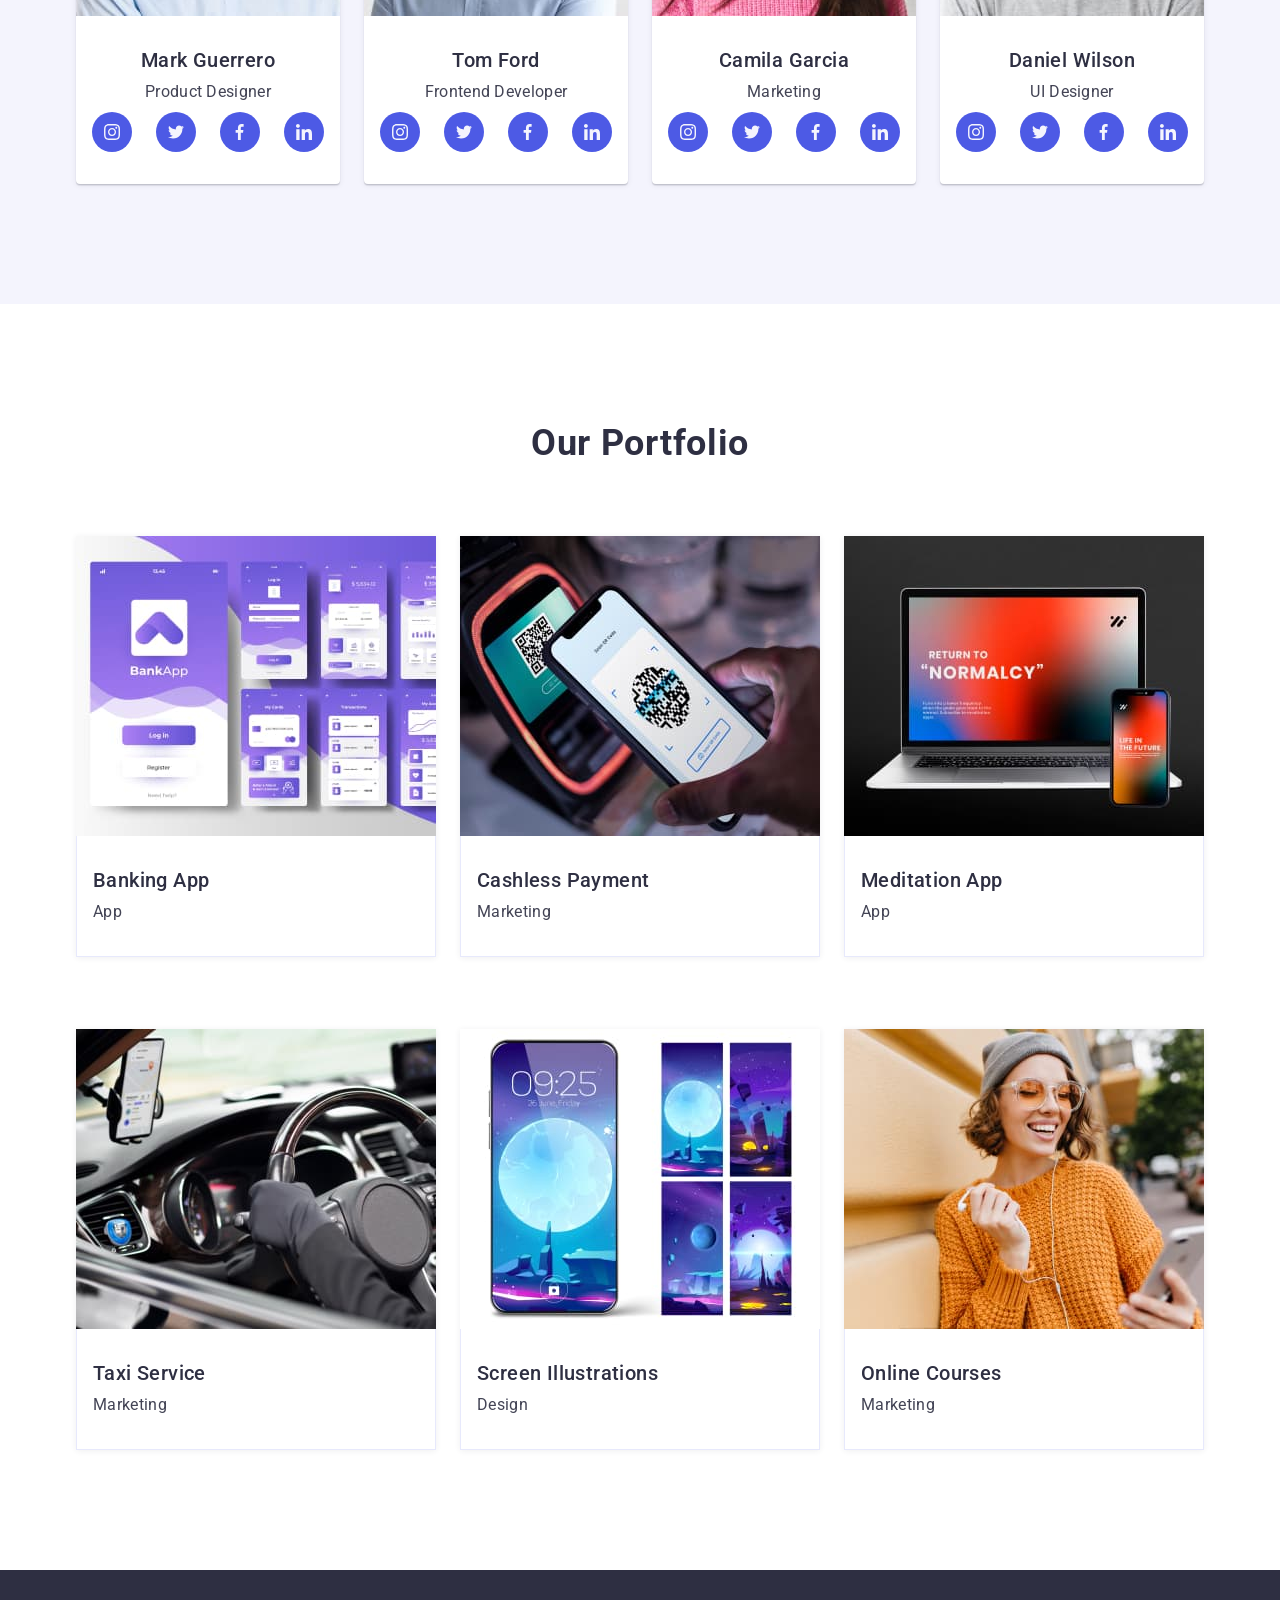
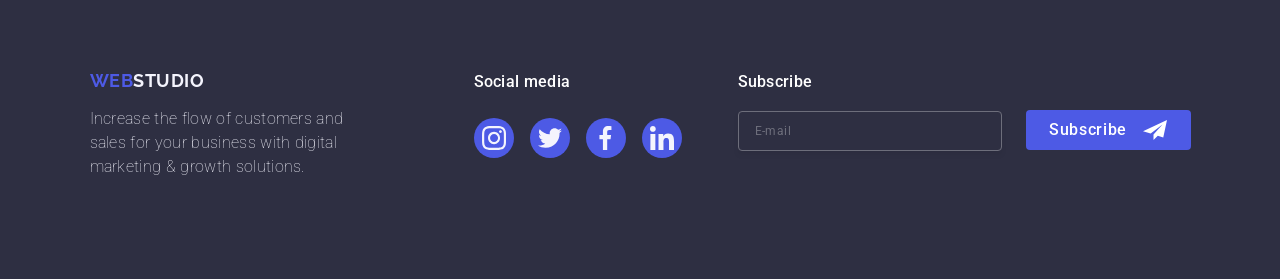
==== commit e53547a2: "GG" ====
--- a/index.html
+++ b/index.html
@@ -60,7 +60,6 @@
             <li><a class="mombtext" href="">Contacts</a></li>
           </ul>
         </nav>
-        <address class="mobmcon"></address>
         <ul class="mobmconlist">
           <li>
             <a class="mobmconlink2" href="mailto:info@devstudio.com">info@devstudio.com</a>
@@ -74,18 +73,18 @@
         <ul class="mobsocul">
           <li class="mobsocli"><a class="mobsoclinl" href="">
               <svg width="24" height="24">
-                <use href="./images/icons.svg#icon-instagram-2"></use>
+                <use href="./images/icons.svg#icon-instagram"></use>
               </svg></a></li>
           <li class="mobsocli"><a class="mobsoclinl" href="">
               <svg width="24" height="24">
-                <use href="./images/icons.svg#icon-twitter-1"></use>
+                <use href="./images/icons.svg#icon-twitter"></use>
               </svg>
             </a></li>
           <li class="mobsocli"><a class="mobsoclinl" href=""><svg width="24" height="24">
-                <use href="./images/icons.svg#icon-facebook-1"></use>
+                <use href="./images/icons.svg#icon-facebook"></use>
               </svg></a></li>
           <li class="mobsocli"><a class="mobsoclinl" href=""><svg width="24" height="24">
-                <use href="./images/icons.svg#icon-linkedin-1"></use>
+                <use href="./images/icons.svg#icon-linkedin"></use>
               </svg></a></li>
         </ul>
       </div>
@@ -107,7 +106,7 @@
           <li class="saboutli">
             <div class="saboutdiv">
               <svg class="social-link-icon" width="64" height="64">
-                <use href="./images/icons.svg#icon-antenna-1"></use>
+                <use href="./images/icons.svg#icon-antenna"></use>
               </svg>
             </div>
             <h3 class="nullseen">Strategy</h3>
@@ -119,7 +118,7 @@
           <li class="saboutli">
             <div class="saboutdiv">
               <svg class="social-link-icon" width="64" height="64">
-                <use href="./images/icons.svg#icon-clock-1"></use>
+                <use href="./images/icons.svg#icon-clock"></use>
               </svg>
             </div>
             <h3 class="nullseen">Punctuality</h3>
@@ -131,7 +130,7 @@
           <li class="saboutli">
             <div class="saboutdiv">
               <svg class="social-link-icon" width="64" height="64">
-                <use href="./images/icons.svg#icon-diagram-1"></use>
+                <use href="./images/icons.svg#icon-diagram"></use>
               </svg>
             </div>
             <h3 class="nullseen">Diligence</h3>
@@ -143,7 +142,7 @@
           <li class="saboutli">
             <div class="saboutdiv">
               <svg class="social-link-icon" width="64" height="64">
-                <use href="./images/icons.svg#icon-astronaut-1"></use>
+                <use href="./images/icons.svg#icon-astronaut"></use>
               </svg>
             </div>
             <h3 class="nullseen">Technologies</h3>
@@ -169,28 +168,28 @@
                 <li class="otsocli">
                   <a href="" class="socl">
                     <svg class="soclic" width="16" height="16">
-                      <use href="./images/icons.svg#icon-instagram-2"></use>
-                    </svg>
-                  </a>
-                </li>
-                <li class="otsocli">
-                  <a href="" class="socl">
-                    <svg class="soclic" width="16" height="16">
-                      <use href="./images/icons.svg#icon-twitter-1"></use>
-                    </svg>
-                  </a>
-                </li>
-                <li class="otsocli">
-                  <a href="" class="socl">
-                    <svg class="soclic" width="16" height="16">
-                      <use href="./images/icons.svg#icon-facebook-1"></use>
-                    </svg>
-                  </a>
-                </li>
-                <li class="otsocli">
-                  <a href="" class="socl">
-                    <svg class="soclic" width="16" height="16">
-                      <use href="./images/icons.svg#icon-linkedin-1"></use>
+                      <use href="./images/icons.svg#icon-instagram"></use>
+                    </svg>
+                  </a>
+                </li>
+                <li class="otsocli">
+                  <a href="" class="socl">
+                    <svg class="soclic" width="16" height="16">
+                      <use href="./images/icons.svg#icon-twitter"></use>
+                    </svg>
+                  </a>
+                </li>
+                <li class="otsocli">
+                  <a href="" class="socl">
+                    <svg class="soclic" width="16" height="16">
+                      <use href="./images/icons.svg#icon-facebook"></use>
+                    </svg>
+                  </a>
+                </li>
+                <li class="otsocli">
+                  <a href="" class="socl">
+                    <svg class="soclic" width="16" height="16">
+                      <use href="./images/icons.svg#icon-linkedin"></use>
                     </svg>
                   </a>
                 </li>
@@ -206,28 +205,28 @@
                 <li class="otsocli">
                   <a href="" class="socl">
                     <svg class="soclic" width="16" height="16">
-                      <use href="./images/icons.svg#icon-instagram-2"></use>
-                    </svg>
-                  </a>
-                </li>
-                <li class="otsocli">
-                  <a href="" class="socl">
-                    <svg class="soclic" width="16" height="16">
-                      <use href="./images/icons.svg#icon-twitter-1"></use>
-                    </svg>
-                  </a>
-                </li>
-                <li class="otsocli">
-                  <a href="" class="socl">
-                    <svg class="soclic" width="16" height="16">
-                      <use href="./images/icons.svg#icon-facebook-1"></use>
-                    </svg>
-                  </a>
-                </li>
-                <li class="otsocli">
-                  <a href="" class="socl">
-                    <svg class="soclic" width="16" height="16">
-                      <use href="./images/icons.svg#icon-linkedin-1"></use>
+                      <use href="./images/icons.svg#icon-instagram"></use>
+                    </svg>
+                  </a>
+                </li>
+                <li class="otsocli">
+                  <a href="" class="socl">
+                    <svg class="soclic" width="16" height="16">
+                      <use href="./images/icons.svg#icon-twitter"></use>
+                    </svg>
+                  </a>
+                </li>
+                <li class="otsocli">
+                  <a href="" class="socl">
+                    <svg class="soclic" width="16" height="16">
+                      <use href="./images/icons.svg#icon-facebook"></use>
+                    </svg>
+                  </a>
+                </li>
+                <li class="otsocli">
+                  <a href="" class="socl">
+                    <svg class="soclic" width="16" height="16">
+                      <use href="./images/icons.svg#icon-linkedin"></use>
                     </svg>
                   </a>
                 </li>
@@ -243,28 +242,28 @@
                 <li class="otsocli">
                   <a href="" class="socl">
                     <svg class="soclic" width="16" height="16">
-                      <use href="./images/icons.svg#icon-instagram-2"></use>
-                    </svg>
-                  </a>
-                </li>
-                <li class="otsocli">
-                  <a href="" class="socl">
-                    <svg class="soclic" width="16" height="16">
-                      <use href="./images/icons.svg#icon-twitter-1"></use>
-                    </svg>
-                  </a>
-                </li>
-                <li class="otsocli">
-                  <a href="" class="socl">
-                    <svg class="soclic" width="16" height="16">
-                      <use href="./images/icons.svg#icon-facebook-1"></use>
-                    </svg>
-                  </a>
-                </li>
-                <li class="otsocli">
-                  <a href="" class="socl">
-                    <svg class="soclic" width="16" height="16">
-                      <use href="./images/icons.svg#icon-linkedin-1"></use>
+                      <use href="./images/icons.svg#icon-instagram"></use>
+                    </svg>
+                  </a>
+                </li>
+                <li class="otsocli">
+                  <a href="" class="socl">
+                    <svg class="soclic" width="16" height="16">
+                      <use href="./images/icons.svg#icon-twitter"></use>
+                    </svg>
+                  </a>
+                </li>
+                <li class="otsocli">
+                  <a href="" class="socl">
+                    <svg class="soclic" width="16" height="16">
+                      <use href="./images/icons.svg#icon-facebook"></use>
+                    </svg>
+                  </a>
+                </li>
+                <li class="otsocli">
+                  <a href="" class="socl">
+                    <svg class="soclic" width="16" height="16">
+                      <use href="./images/icons.svg#icon-linkedin"></use>
                     </svg>
                   </a>
                 </li>
@@ -280,28 +279,28 @@
                 <li class="otsocli">
                   <a href="" class="socl">
                     <svg class="soclic" width="16" height="16">
-                      <use href="./images/icons.svg#icon-instagram-2"></use>
-                    </svg>
-                  </a>
-                </li>
-                <li class="otsocli">
-                  <a href="" class="socl">
-                    <svg class="soclic" width="16" height="16">
-                      <use href="./images/icons.svg#icon-twitter-1"></use>
-                    </svg>
-                  </a>
-                </li>
-                <li class="otsocli">
-                  <a href="" class="socl">
-                    <svg class="soclic" width="16" height="16">
-                      <use href="./images/icons.svg#icon-facebook-1"></use>
-                    </svg>
-                  </a>
-                </li>
-                <li class="otsocli">
-                  <a href="" class="socl">
-                    <svg class="soclic" width="16" height="16">
-                      <use href="./images/icons.svg#icon-linkedin-1"></use>
+                      <use href="./images/icons.svg#icon-instagram"></use>
+                    </svg>
+                  </a>
+                </li>
+                <li class="otsocli">
+                  <a href="" class="socl">
+                    <svg class="soclic" width="16" height="16">
+                      <use href="./images/icons.svg#icon-twitter"></use>
+                    </svg>
+                  </a>
+                </li>
+                <li class="otsocli">
+                  <a href="" class="socl">
+                    <svg class="soclic" width="16" height="16">
+                      <use href="./images/icons.svg#icon-facebook"></use>
+                    </svg>
+                  </a>
+                </li>
+                <li class="otsocli">
+                  <a href="" class="socl">
+                    <svg class="soclic" width="16" height="16">
+                      <use href="./images/icons.svg#icon-linkedin"></use>
                     </svg>
                   </a>
                 </li>
@@ -431,28 +430,28 @@
           <li class="otsocli">
             <a href="" class="socl footsoclic">
               <svg class="soclic" width="24" height="24">
-                <use href="./images/icons.svg#icon-instagram-2"></use>
+                <use href="./images/icons.svg#icon-instagram"></use>
               </svg>
             </a>
           </li>
           <li class="otsocli">
             <a href="" class="socl footsoclic">
               <svg class="soclic" width="24" height="24">
-                <use href="./images/icons.svg#icon-twitter-1"></use>
+                <use href="./images/icons.svg#icon-twitter"></use>
               </svg>
             </a>
           </li>
           <li class="otsocli">
             <a href="" class="socl footsoclic">
               <svg class="soclic" width="24" height="24">
-                <use href="./images/icons.svg#icon-facebook-1"></use>
+                <use href="./images/icons.svg#icon-facebook"></use>
               </svg>
             </a>
           </li>
           <li class="otsocli">
             <a href="" class="socl footsoclic">
               <svg class="soclic" width="24" height="24">
-                <use href="./images/icons.svg#icon-linkedin-1"></use>
+                <use href="./images/icons.svg#icon-linkedin"></use>
               </svg>
             </a>
           </li>
@@ -479,7 +478,7 @@
     <div class="mod">
       <button class="modbutton" type="button" data-modal-close>
         <svg class="modbuttonicon" width="8" height="8">
-          <use href="./images/icons.svg#icon-close"></use>
+          <use href="./images/icons.svg#icon-cross"></use>
         </svg>
       </button>
       <p class="modp">
@@ -511,7 +510,7 @@
           <div class="inputdiv">
             <input class="inputi" type="email" id="user-email" name="user-email" required />
             <svg class="formicon" width="18" height="24">
-              <use href="./images/icons.svg#icon-email"></use>
+              <use href="./images/icons.svg#icon-mail"></use>
             </svg>
           </div>
         </div>
@@ -524,7 +523,7 @@
             required />
           <label class="formlabel" for="user-privacy"><span class="ffspan">
               <svg class="review-form-own-checkbox-icon" width="10" height="8">
-                <use href="./images/icons.svg#icon-checkmark"></use>
+                <use href="./images/icons.svg#icon-checkbox"></use>
               </svg> </span>I accept the terms and conditions of the
             <a class="pollink" href="">Privacy Policy</a></label>
         </div>
--- a/css/styles.css
+++ b/css/styles.css
@@ -55,8 +55,10 @@
 /* loc */
 .container {
   max-width: 320px;
-  padding: 0 16px;
-  margin: 0 auto;
+  margin-left: auto;
+  margin-right: auto;
+  padding-left: 16px;
+  padding-right: 16px;
 }
 
 .logo {
@@ -70,7 +72,7 @@
 }
 
 .headlogo {
-  margin-right: 76px;
+  margin-right: 0px;
 }
 
 .headlogo .logo2 {
@@ -151,10 +153,9 @@
   background-repeat: no-repeat;
   background-position: center;
   background-size: cover;
-  padding: 77px 0;
+  padding: 72px 0;
   margin-left: auto;
   margin-right: auto;
-  margin-top: 69px;
 }
 
 .esfyb .container {
@@ -170,28 +171,35 @@
 
 .esfybtxt {
   font-weight: 700;
+  font-size: 36px;
+  line-height: 1.11;
   letter-spacing: 0.02em;
   text-align: center;
-  color: #fff;
-  margin: 0 auto;
+  color: #ffffff;
+  max-width: 216px;
+  margin-left: auto;
+  margin-right: auto;
 }
 
 .esfybbutton {
-  font-family: 'Roboto', sans-serif;
+  font-weight: 500;
+  font-size: 16px;
   line-height: 1.5;
-  font-weight: 500;
   letter-spacing: 0.04em;
-  background: #4d5ae5;
-  color: #fff;
+  color: #ffffff;
+  background-color: #4d5ae5;
   cursor: pointer;
-  display: block;
-  min-width: 169px;
-  height: 56px;
-  padding: 16px 32px;
-  margin: 0 auto;
   border: none;
   border-radius: 4px;
-  transition: background-color 250ms cubic-bezier(0.4, 0, 0.2, 1);
+  min-width: 169px;
+  padding: 16px 32px;
+  display: block;
+  margin-left: auto;
+  margin-right: auto;
+  margin-top: 72px;
+  transition-property: background-color;
+  transition-duration: 250ms;
+  transition-timing-function: cubic-bezier(0.4, 0, 0.2, 1);
 }
 
 .esfybbutton:hover {
@@ -209,7 +217,7 @@
   letter-spacing: 0.02em;
   text-align: center;
   color: #2e2f42;
-  margin-bottom: 8px;
+  height: 40px;
 }
 
 .footerbutton:focus {
@@ -257,7 +265,7 @@
   font-size: 36px;
   font-weight: 700;
   letter-spacing: 0.02em;
-  margin-bottom: 72px;
+
   text-align: center;
   text-transform: capitalize;
 }
@@ -305,7 +313,8 @@
   flex-direction: column;
   row-gap: 72px;
   gap: 24px;
-
+  align-items: center;
+  padding-top: 72px;
 }
 
 .sectwohid {
@@ -325,13 +334,12 @@
   display: flex;
   flex-direction: column;
   row-gap: 72px;
-  margin-top: 96px;
-  margin-bottom: 96px;
 }
 
 .saboutli {
   display: flex;
   flex-direction: column;
+  gap: 8px;
 }
 
 .limg {
@@ -365,7 +373,7 @@
   color: #f4f4fd;
   font-family: Roboto;
   font-size: 16px;
-  font-weight: 400;
+  font-weight: 100;
   letter-spacing: 0.02em;
   text-align: left;
   width: 264px;
@@ -418,14 +426,14 @@
 }
 
 .head {
-  position: fixed;
   top: 0;
   left: 0;
   background-color: #ffffff;
   width: 100%;
   z-index: 99;
   border-bottom: 1px solid #e7e9fc;
-  box-shadow: 0px 2px 1px rgba(46, 47, 66, 0.08), 0px 1px 1px rgba(46, 47, 66, 0.16), 0px 1px 6px rgba(46, 47, 66, 0.08);
+  box-shadow: 0 1px 6px 0 rgba(46, 47, 66, 0.08), 0 1px 1px 0 rgba(46, 47, 66, 0.16), 0 2px 1px 0 rgba(46, 47, 66, 0.08);
+  background: #fff;
 }
 
 .head .container {
@@ -437,8 +445,8 @@
 
 .headnav .logo {
   display: block;
-  padding-top: 24px;
-  padding-bottom: 24px;
+  padding-top: 17.5px;
+  padding-bottom: 17.5px;
 }
 
 .headcon {
@@ -525,8 +533,8 @@
 }
 
 .secpads {
-  padding-top: 0px;
-  padding-bottom: 0px;
+  padding-top: 96px;
+  padding-bottom: 96px;
 }
 
 .secthree .secpads {
@@ -565,7 +573,7 @@
   line-height: 1.5;
   letter-spacing: 0.02em;
   text-align: center;
-  margin-bottom: 16px;
+  margin-bottom: 24px;
 }
 
 .foottxtdiv {
@@ -581,10 +589,7 @@
 
 .footcontainer {
   max-width: 320px;
-  margin-left: auto;
-  margin-right: auto;
-  padding-left: 16px;
-  padding-right: 16px;
+
   text-align: center;
 }
 
@@ -603,7 +608,6 @@
   display: flex;
   flex-direction: column;
   align-items: center;
-  gap: 16px;
 }
 
 .footerinput {
@@ -798,7 +802,7 @@
   width: 100%;
   height: 40px;
   border-radius: 4px;
-  padding-left: 38px;
+  padding-left: 34px;
   transition-property: border-color;
   transition-duration: 250ms;
   transition-timing-function: cubic-bezier(0.4, 0, 0.2, 1);
@@ -984,13 +988,19 @@
     flex-direction: row;
     flex-wrap: wrap;
     column-gap: 24px;
-
+    display: flex;
+    flex-wrap: wrap;
+    justify-content: center;
+    row-gap: 64px;
+    column-gap: 24px;
 
   }
 
   .liststhree {
     width: fit-content;
-    margin: auto;
+    margin-left: 0px;
+    margin-right: 0px;
+    margin-bottom: 0px;
   }
 
   .adresslist {
@@ -1004,6 +1014,12 @@
     padding-left: 16px;
     padding-right: 16px;
     row-gap: 0px;
+  }
+
+  .head .container {
+    display: flex;
+    justify-content: space-between;
+    align-items: center;
   }
 
   .footermail {
@@ -1072,6 +1088,7 @@
     flex-wrap: wrap;
     column-gap: 24px;
     row-gap: 72px;
+    padding-top: 72px;
   }
 
   .otmsli {
@@ -1107,7 +1124,6 @@
     display: flex;
     justify-content: center;
     gap: 24px;
-    margin-top: 8px;
   }
 
   .secotm,
@@ -1134,8 +1150,29 @@
   }
 
   .esfyb {
-    padding: 112px 0;
-    margin-top: 72.8;
+    padding: 92.4px 0;
+
+  }
+
+  .esfybbutton {
+    font-weight: 500;
+    font-size: 16px;
+    line-height: 1.5;
+    letter-spacing: 0.04em;
+    color: #ffffff;
+    background-color: #4d5ae5;
+    cursor: pointer;
+    border: none;
+    border-radius: 4px;
+    min-width: 169px;
+    padding: 16px 32px;
+    display: block;
+    margin-left: auto;
+    margin-right: auto;
+    margin-top: 0px;
+    transition-property: background-color;
+    transition-duration: 250ms;
+    transition-timing-function: cubic-bezier(0.4, 0, 0.2, 1);
   }
 
   .esfybtxt {
@@ -1182,7 +1219,8 @@
   }
 
   .sabout {
-    padding: 0;
+    padding-top: 96px;
+    padding-bottom: 96px;
   }
 
   .saboutdiv {
@@ -1196,7 +1234,7 @@
     letter-spacing: 0.02em;
     text-align: left;
     color: #2e2f42;
-    margin-bottom: 8px;
+
   }
 
   .nullseenp {
@@ -1207,6 +1245,10 @@
     color: #434455;
   }
 
+  .inputi {
+    padding-left: 34px;
+  }
+
   .headlogo {
     padding: 24px 0;
     margin-right: 120px;
@@ -1223,12 +1265,12 @@
   }
 
   .head {
-    position: fixed;
     top: 0;
     left: 0;
     background-color: #ffffff;
     width: 100%;
     z-index: 99;
+    height: 72px;
     border-bottom: 1px solid #e7e9fc;
     box-shadow: 0px 2px 1px rgba(46, 47, 66, 0.08), 0px 1px 1px rgba(46, 47, 66, 0.16), 0px 1px 6px rgba(46, 47, 66, 0.08);
   }
@@ -1257,6 +1299,8 @@
 
   .headnav .logo {
     margin-right: 76px;
+    padding-top: 24px;
+    padding-bottom: 24px;
   }
 
   .cot {
@@ -1376,6 +1420,19 @@
     width: 264px;
   }
 
+  .inputi {
+    outline: transparent;
+    background-color: transparent;
+    border: 1px solid rgba(46, 47, 66, 0.4);
+    width: 100%;
+    height: 40px;
+    border-radius: 4px;
+    padding-left: 38px;
+    transition-property: border-color;
+    transition-duration: 250ms;
+    transition-timing-function: cubic-bezier(0.4, 0, 0.2, 1);
+  }
+
   .footermail {
     width: 453px;
   }
@@ -1389,14 +1446,12 @@
     display: flex;
     justify-content: left;
     gap: 16px;
-    margin-top: 8px;
-
   }
 
   .secotm,
   .secpads {
-    padding-top: 96px;
-    padding-bottom: 96px;
+    padding-top: 120px;
+    padding-bottom: 120px;
   }
 
   .otmslicov {
@@ -1418,8 +1473,7 @@
 
   .esfyb {
     max-width: 1720px;
-    padding: 188px 0;
-    margin-top: 72.8px;
+    padding: 174.4px 0;
   }
 
   .menu {
@@ -1443,8 +1497,8 @@
 
   .secthree {
     background-color: #f4f4fd;
-    padding-top: 96px;
-    padding-bottom: 96px;
+    padding-top: 120px;
+    padding-bottom: 120px;
   }
 
   .saboutli {
@@ -1453,7 +1507,7 @@
 
   .sabout {
     padding-top: 120px;
-    padding-bottom: 12px;
+    padding-bottom: 120px;
   }
 
   .saboutdiv {
@@ -1491,7 +1545,6 @@
   }
 
   .head {
-    position: fixed;
     top: 0;
     left: 0;
     background-color: #ffffff;
@@ -1623,7 +1676,7 @@
   align-items: center;
   justify-content: center;
   gap: 40px;
-  margin-top: 48px;
+  padding-top: 48px;
 }
 
 .mobsoclinl {
